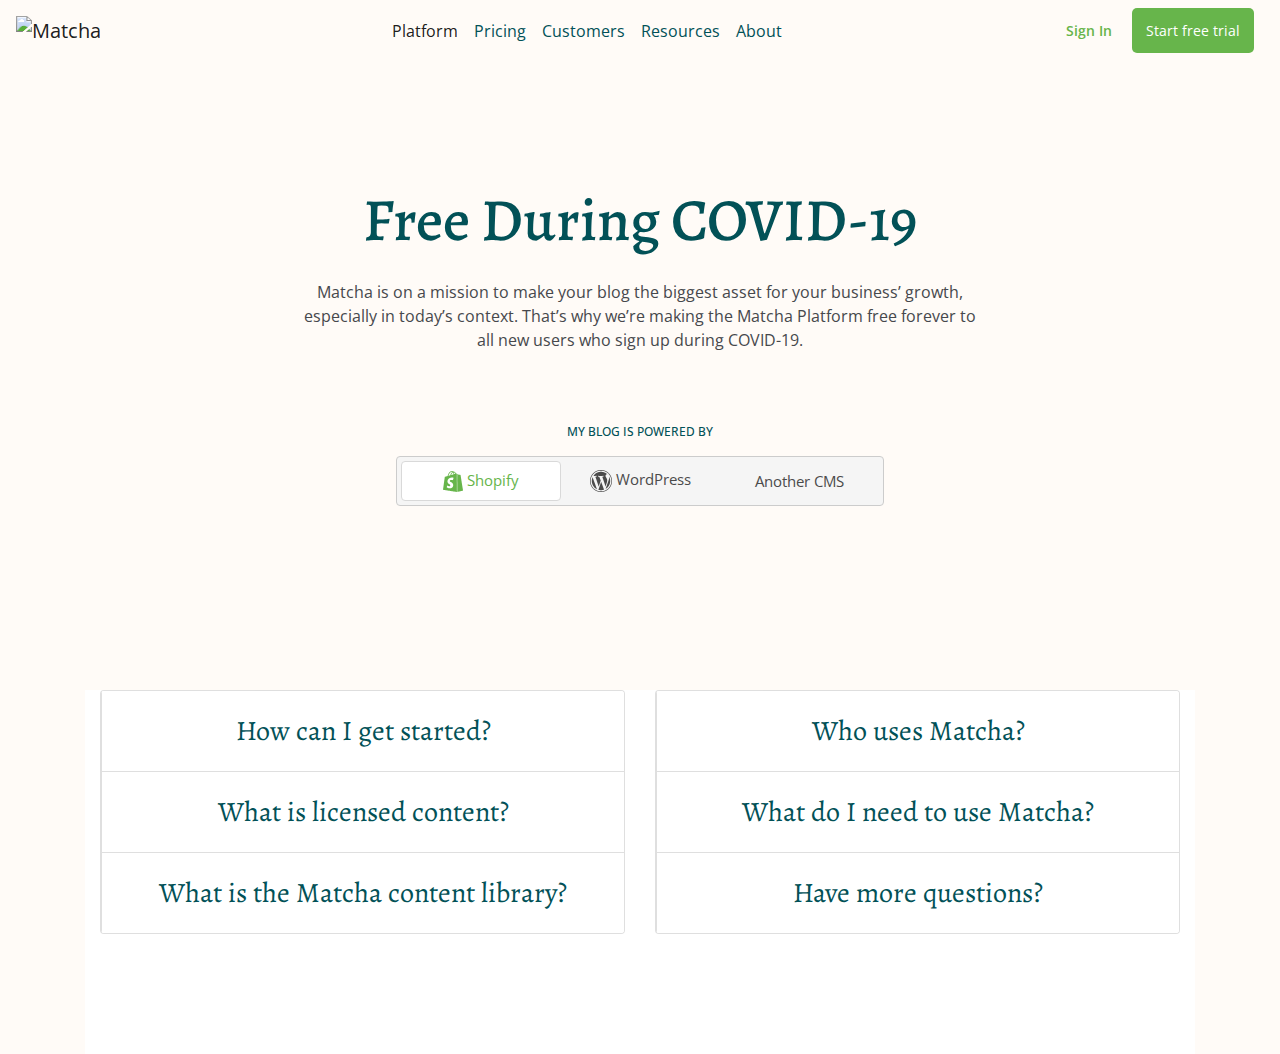
==== pricing.html @ cc15106c "pricing y carrousel" ====
<!DOCTYPE html>
<html lang="en">
<head>
    <meta charset="UTF-8"/>
    <meta
            name="viewport"
            content="width=device-width,initial-scale=1.0,user-scalable=no"
    />
    <title>Matcha - Pricing</title>
    <link
            rel="stylesheet"
            href="https://stackpath.bootstrapcdn.com/bootstrap/4.4.1/css/bootstrap.min.css"
            integrity="sha384-Vkoo8x4CGsO3+Hhxv8T/Q5PaXtkKtu6ug5TOeNV6gBiFeWPGFN9MuhOf23Q9Ifjh"
            crossorigin="anonymous"
    />
    <link rel="stylesheet" type="text/css" href="./pricing.css"/>
</head>
<body>
<nav class="navbar navbar-expand-lg fixed-top navbar-light">
    <a class="navbar-brand" href="#">
        <img
                src="https://getmatcha.com/wp-content/themes/getmatcha/img/footer_logo.svg"
                alt="Matcha"
        />
    </a>
    <button
            class="navbar-toggler"
            type="button"
            data-toggle="collapse"
            data-target="#navbarSupportedContent"
            aria-controls="navbarSupportedContent"
            aria-expanded="false"
            aria-label="Toggle navigation"
    >
        <span class="navbar-toggler-icon"></span>
    </button>

    <div class="collapse navbar-collapse" id="navbarSupportedContent">
        <ul class="navbar-nav mx-auto">
            <li class="nav-item active">
                <a class="nav-link" href="#">Platform</a>
            </li>
            <li class="nav-item">
                <a class="nav-link" href="pricing.html">Pricing</a>
            </li>
            <li class="nav-item">
                <a class="nav-link" href="#">Customers</a>
            </li>
            <li class="nav-item">
                <a class="nav-link" href="#">Resources</a>
            </li>
            <li class="nav-item">
                <a class="nav-link" href="#">About</a>
            </li>
        </ul>
        <form class="form-inline my-2 my-lg-0 actions">
            <a>Sign In</a>
            <button>Start free trial</button>
        </form>
    </div>
</nav>

<main class="container">
    <header class="header">
        <h1>Free During COVID-19</h1>
        <p>
            Matcha is on a mission to make your blog the biggest asset for your
            business’ growth, especially in today’s context. That’s why we’re
            making the Matcha Platform free forever to all new users who sign up
            during COVID-19.
        </p>

        <div class="platforms">
            <h5>MY BLOG IS POWERED BY</h5>
            <div class="btn-group" role="group" aria-label="Platforms">
                <button type="button" class="btn btn-secondary active">
                    <svg width="20" height="21" fill="none" xmlns="http://www.w3.org/2000/svg">
                        <path
                                fill-rule="evenodd"
                                clip-rule="evenodd"
                                d="M8.571.038c0 .02-.073.038-.163.038-.09 0-.163.017-.163.037 0 .021-.055.038-.123.038C8.055.151 8 .168 8 .19c0 .02-.037.038-.082.038-.045 0-.081.017-.081.037 0 .021-.033.038-.073.038-.04 0-.099.034-.131.076-.033.041-.088.075-.123.075s-.09.034-.122.076c-.033.041-.083.075-.112.075-.064 0-.99.851-.99.91 0 .023-.055.09-.123.148-.067.058-.122.13-.122.158 0 .028-.037.076-.082.106-.045.03-.081.085-.081.122 0 .037-.019.067-.041.067-.023 0-.041.03-.041.067 0 .037-.037.092-.082.122-.045.03-.081.085-.081.122 0 .037-.019.067-.041.067-.023 0-.041.034-.041.075 0 .042-.018.076-.04.076-.023 0-.042.034-.042.075 0 .042-.018.076-.04.076-.023 0-.041.034-.041.075 0 .042-.019.076-.041.076-.023 0-.04.034-.04.076 0 .041-.02.075-.042.075-.022 0-.04.051-.04.113 0 .063-.019.114-.041.114-.023 0-.041.034-.041.075 0 .042-.019.076-.041.076-.022 0-.04.05-.04.113 0 .062-.02.113-.042.113-.022 0-.04.051-.04.114 0 .062-.019.113-.041.113-.023 0-.041.051-.041.113 0 .063-.018.114-.04.114-.023 0-.042.05-.042.113 0 .062-.018.113-.04.113-.023 0-.041.068-.041.151 0 .083-.019.151-.041.151-.023 0-.04.085-.04.19 0 .184-.004.188-.123.188-.068 0-.123.017-.123.038 0 .02-.055.038-.122.038-.068 0-.123.017-.123.037 0 .021-.055.038-.122.038-.068 0-.123.017-.123.038 0 .02-.073.038-.163.038-.09 0-.163.017-.163.038 0 .02-.055.037-.123.037-.067 0-.122.017-.122.038 0 .02-.055.038-.123.038-.067 0-.122.017-.122.038 0 .02-.055.037-.122.037-.068 0-.123.017-.123.038 0 .02-.055.038-.122.038-.068 0-.123.017-.123.038 0 .02-.073.037-.163.037-.09 0-.163.017-.163.038 0 .021-.037.038-.082.038-.045 0-.082.017-.082.038 0 .02-.028.038-.063.038-.099 0-.263.175-.263.281 0 .053-.018.096-.04.096-.024 0-.042.114-.042.265 0 .15-.017.264-.04.264-.024 0-.041.126-.041.302s-.017.302-.041.302-.041.126-.041.303c0 .176-.017.302-.04.302-.024 0-.042.113-.042.264 0 .151-.017.264-.04.264-.024 0-.041.126-.041.303 0 .176-.017.302-.041.302s-.04.126-.04.302-.018.302-.042.302c-.023 0-.04.126-.04.302 0 .177-.018.302-.041.302-.024 0-.041.114-.041.265 0 .15-.018.264-.041.264-.024 0-.04.126-.04.302 0 .177-.018.303-.042.303-.023 0-.04.125-.04.302 0 .176-.017.302-.041.302s-.041.113-.041.264c0 .151-.018.265-.04.265-.025 0-.042.126-.042.302s-.017.302-.04.302c-.024 0-.041.126-.041.302s-.017.302-.041.302-.04.126-.04.302c0 .177-.018.302-.042.302-.023 0-.04.114-.04.265 0 .151-.018.264-.041.264-.024 0-.041.126-.041.303 0 .176-.017.302-.041.302s-.04.125-.04.302c0 .176-.018.302-.042.302-.023 0-.04.126-.04.302s-.017.302-.041.302-.041.114-.041.265c0 .15-.018.264-.04.264-.025 0-.042.126-.042.302 0 .177-.017.302-.04.302-.024 0-.041.126-.041.302 0 .177-.017.303-.041.303-.023 0-.041.085-.041.189v.188h.204c.112 0 .204.017.204.038 0 .02.092.038.204.038.112 0 .204.017.204.038 0 .02.11.037.245.037.136 0 .245.017.245.038 0 .021.109.038.245.038s.245.017.245.038c0 .02.109.037.245.037s.245.017.245.038c0 .021.092.038.204.038.112 0 .204.017.204.038 0 .02.109.038.245.038s.245.016.245.037c0 .021.109.038.245.038s.244.017.244.038c0 .02.11.038.245.038.136 0 .245.016.245.037 0 .021.11.038.245.038.136 0 .245.017.245.038 0 .02.092.038.204.038.112 0 .204.017.204.037 0 .021.11.038.245.038.136 0 .245.017.245.038 0 .021.109.038.245.038s.245.017.245.038c0 .02.109.037.245.037s.245.017.245.038c0 .021.108.038.245.038.136 0 .244.017.244.038 0 .02.092.037.204.037.113 0 .205.017.205.038 0 .021.108.038.244.038.137 0 .245.017.245.038 0 .02.11.037.245.037.136 0 .245.017.245.038 0 .021.109.038.245.038s.245.017.245.038c0 .02.092.038.204.038.112 0 .204.017.204.037 0 .021.109.038.245.038s.245.017.245.038c0 .02.109.038.245.038s.245.017.245.037c0 .021.109.038.245.038s.244.017.244.038c0 .021.11.038.245.038.136 0 .245.017.245.037 0 .021.092.038.204.038.113 0 .205.017.205.038 0 .021.108.038.244.038s.245.017.245.038c0 .02.11.037.245.037.136 0 .245.017.245.038 0 .021.109.038.245.038s.245.017.245.038c0 .02.092.037.204.037.112 0 .204.018.204.038 0 .021.073.038.163.038h.164v-9.237c0-7.956-.008-9.245-.059-9.292-.067-.062-.186-.072-.186-.016 0 .02-.055.038-.123.038-.067 0-.122.017-.122.038 0 .02-.055.037-.123.037-.067 0-.122.017-.122.038 0 .02-.037.038-.082.038-.054 0-.081-.025-.081-.076 0-.041-.019-.075-.041-.075-.023 0-.041-.051-.041-.113 0-.063-.018-.114-.04-.114-.023 0-.042-.034-.042-.075 0-.042-.018-.076-.04-.076-.023 0-.041-.034-.041-.075 0-.042-.019-.076-.041-.076-.023 0-.04-.034-.04-.076 0-.041-.02-.075-.042-.075-.022 0-.04-.03-.04-.067 0-.037-.037-.092-.082-.122-.045-.03-.082-.076-.082-.103 0-.069-.597-.615-.673-.615-.034 0-.061-.017-.061-.037 0-.021-.037-.038-.082-.038-.045 0-.082-.017-.082-.038 0-.02-.037-.038-.081-.038-.045 0-.082-.017-.082-.037 0-.021-.073-.038-.163-.038-.09 0-.164-.017-.164-.038 0-.021-.117-.038-.269-.038-.247 0-.279-.01-.384-.113-.063-.062-.14-.113-.17-.113-.031 0-.083-.034-.115-.076C10.049.261 9.99.227 9.95.227c-.04 0-.072-.017-.072-.038 0-.02-.037-.038-.082-.038-.045 0-.082-.017-.082-.038 0-.02-.055-.037-.122-.037-.068 0-.123-.017-.123-.038C9.47.015 9.293 0 9.02 0c-.272 0-.449.015-.449.038zm.572.68c0 .02.065.037.146.037.08 0 .173.026.207.057.054.05.054.063 0 .113a.213.213 0 01-.117.057c-.03 0-.081.034-.114.076-.032.041-.082.075-.112.075-.064 0-.5.397-.5.456 0 .024-.055.09-.122.148-.068.059-.123.13-.123.158 0 .029-.037.077-.081.107-.045.03-.082.08-.082.113 0 .032-.037.083-.082.113-.045.03-.081.085-.081.122 0 .037-.019.067-.041.067-.023 0-.041.034-.041.076 0 .041-.018.075-.04.075-.023 0-.042.034-.042.076 0 .041-.018.075-.04.075-.023 0-.041.034-.041.076 0 .042-.019.075-.041.075-.023 0-.04.034-.04.076 0 .042-.02.076-.042.076-.022 0-.04.05-.04.113 0 .062-.019.113-.041.113-.023 0-.041.051-.041.114 0 .062-.019.113-.041.113-.022 0-.04.05-.04.113 0 .062-.02.113-.042.113-.022 0-.04.068-.04.152 0 .083-.019.15-.041.15-.023 0-.041.044-.041.098 0 .124-.088.205-.222.205-.057 0-.105.017-.105.038 0 .02-.055.037-.122.037s-.122.017-.122.038c0 .02-.056.038-.123.038s-.122.017-.122.038c0 .02-.055.037-.123.037-.067 0-.122.017-.122.038 0 .02-.055.038-.123.038-.067 0-.122.017-.122.038 0 .02-.074.037-.163.037-.09 0-.164.017-.164.038 0 .021-.055.038-.122.038-.109 0-.123-.013-.123-.113 0-.063.019-.114.041-.114.023 0 .041-.05.041-.113 0-.062.018-.113.04-.113.023 0 .042-.051.042-.114 0-.062.018-.113.04-.113.023 0 .041-.05.041-.113 0-.062.019-.113.041-.113.023 0 .04-.034.04-.076 0-.042.02-.076.042-.076.022 0 .04-.05.04-.113 0-.062.019-.113.041-.113.023 0 .041-.034.041-.076 0-.041.019-.075.041-.075.022 0 .04-.034.04-.076 0-.041.02-.075.042-.075.022 0 .04-.034.04-.076 0-.041.019-.075.041-.075.023 0 .041-.034.041-.076 0-.042.018-.076.04-.076.023 0 .042-.03.042-.067 0-.037.036-.091.081-.121.045-.03.082-.085.082-.122 0-.037.018-.067.04-.067.023 0 .042-.027.042-.06 0-.034.055-.109.122-.167.067-.058.123-.126.123-.15 0-.026.055-.094.122-.152.067-.058.122-.125.122-.148 0-.059.6-.607.664-.607.03 0 .08-.034.112-.076.032-.041.087-.075.122-.075s.09-.034.123-.076c.032-.042.091-.076.131-.076.04 0 .073-.017.073-.037 0-.021.055-.038.122-.038.068 0 .123-.017.123-.038 0-.02.092-.038.204-.038.112 0 .204-.017.204-.037 0-.021.055-.038.122-.038.068 0 .123.017.123.038zm1.959.68c0 .02.037.037.082.037.045 0 .081.017.081.038 0 .02.028.038.063.038.076 0 .427.318.427.387 0 .027.037.074.082.104.045.03.081.084.081.121 0 .037.019.068.041.068.023 0 .041.034.041.075 0 .042.018.076.04.076.023 0 .042.034.042.075 0 .042.018.076.04.076.023 0 .041.034.041.075 0 .042.019.076.041.076.022 0 .04.05.04.113 0 .088-.017.113-.08.113-.046 0-.082.018-.082.038 0 .021-.056.038-.123.038s-.122.017-.122.038c0 .02-.074.038-.163.038-.09 0-.164.017-.164.037 0 .021-.073.038-.163.038h-.163v-.415c0-.252-.016-.416-.041-.416-.023 0-.041-.1-.041-.226s-.018-.227-.04-.227c-.023 0-.042-.051-.042-.113 0-.063-.018-.114-.04-.114-.023 0-.041-.05-.041-.113 0-.088.018-.113.081-.113.045 0 .082.017.082.037zm-.956.091c.032.03.058.098.058.151 0 .054.018.097.04.097.023 0 .042.068.042.151 0 .084.018.152.04.152.023 0 .041.1.041.226s.018.227.041.227c.025 0 .041.176.041.453v.453h-.123c-.067 0-.122.017-.122.038 0 .02-.055.038-.122.038-.068 0-.123.017-.123.038 0 .02-.055.037-.122.037-.068 0-.123.017-.123.038 0 .02-.055.038-.122.038-.068 0-.123.017-.123.038 0 .02-.073.037-.163.037-.09 0-.163.017-.163.038 0 .021-.055.038-.123.038-.067 0-.122.017-.122.038 0 .02-.055.038-.122.038-.068 0-.123.017-.123.037 0 .021-.055.038-.122.038-.068 0-.123.017-.123.038 0 .02-.055.038-.122.038-.068 0-.123-.017-.123-.038 0-.021.019-.038.041-.038.023 0 .04-.068.04-.151 0-.083.02-.151.042-.151.022 0 .04-.034.04-.076 0-.041.019-.075.041-.075.023 0 .041-.051.041-.113 0-.063.019-.114.041-.114.022 0 .04-.034.04-.075 0-.042.02-.076.042-.076.022 0 .04-.034.04-.075 0-.042.019-.076.041-.076.023 0 .041-.034.041-.076 0-.041.018-.075.04-.075.023 0 .042-.034.042-.076 0-.041.018-.075.04-.075.023 0 .041-.03.041-.067 0-.037.037-.092.082-.122.045-.03.082-.077.082-.106 0-.028.073-.116.163-.196.09-.08.163-.165.163-.189 0-.056.103-.151.164-.151.025 0 .117-.068.203-.151.087-.083.186-.151.222-.151.035 0 .064-.017.064-.038 0-.056.12-.046.187.016zm4.14 10.295v9.14h.122c.068 0 .123-.017.123-.037 0-.021.073-.038.163-.038.09 0 .163-.017.163-.038 0-.02.074-.038.163-.038.09 0 .164-.017.164-.037 0-.021.091-.038.204-.038.112 0 .204-.017.204-.038 0-.02.073-.038.163-.038.09 0 .163-.017.163-.038 0-.02.074-.037.164-.037.09 0 .163-.017.163-.038 0-.02.073-.038.163-.038.09 0 .163-.017.163-.038 0-.02.074-.037.164-.037.09 0 .163-.017.163-.038 0-.02.073-.038.163-.038.09 0 .163-.017.163-.038 0-.02.074-.037.164-.037.09 0 .163-.017.163-.038 0-.02.074-.038.163-.038.09 0 .164-.017.164-.038 0-.02.073-.038.163-.038.09 0 .163-.017.163-.037 0-.021.074-.038.163-.038.09 0 .164-.017.164-.038 0-.02.073-.038.163-.038.09 0 .163-.017.163-.037 0-.021.074-.038.163-.038.09 0 .164-.017.164-.038 0-.02.073-.038.163-.038.09 0 .163-.017.163-.037 0-.021.074-.038.163-.038.09 0 .164-.017.164-.038 0-.02.037-.038.081-.038.075 0 .082-.025.082-.302 0-.176-.017-.302-.04-.302-.024 0-.042-.1-.042-.227 0-.126-.018-.226-.04-.226-.024 0-.041-.114-.041-.265 0-.15-.018-.264-.041-.264-.023 0-.04-.113-.04-.264 0-.151-.018-.265-.042-.265-.023 0-.04-.113-.04-.264 0-.151-.018-.265-.041-.265-.023 0-.041-.1-.041-.226s-.018-.227-.041-.227c-.023 0-.04-.113-.04-.264 0-.151-.018-.265-.042-.265-.023 0-.04-.113-.04-.264 0-.151-.018-.264-.041-.264-.024 0-.041-.114-.041-.265 0-.15-.018-.264-.04-.264-.024 0-.042-.1-.042-.227 0-.126-.018-.226-.04-.226-.024 0-.041-.114-.041-.265 0-.15-.018-.264-.041-.264-.023 0-.041-.114-.041-.265 0-.15-.018-.264-.04-.264-.024 0-.042-.113-.042-.264 0-.151-.017-.265-.04-.265s-.041-.1-.041-.226-.018-.227-.041-.227c-.023 0-.04-.113-.04-.264 0-.151-.018-.265-.042-.265-.023 0-.04-.113-.04-.264 0-.151-.018-.264-.041-.264-.024 0-.041-.114-.041-.265 0-.151-.018-.264-.04-.264-.024 0-.042-.114-.042-.265 0-.15-.017-.264-.04-.264s-.041-.1-.041-.227c0-.126-.018-.226-.041-.226-.023 0-.041-.114-.041-.265 0-.15-.018-.264-.04-.264-.024 0-.042-.113-.042-.264 0-.152-.017-.265-.04-.265-.024 0-.041-.113-.041-.264 0-.151-.018-.265-.041-.265-.023 0-.04-.1-.04-.226s-.019-.227-.042-.227c-.023 0-.04-.113-.04-.264 0-.151-.018-.265-.041-.265-.024 0-.041-.113-.041-.264 0-.151-.018-.264-.041-.264-.023 0-.04-.114-.04-.265 0-.15-.018-.264-.042-.264-.022 0-.04-.1-.04-.227 0-.126-.019-.226-.041-.226-.024 0-.041-.114-.041-.265 0-.15-.018-.264-.04-.264-.024 0-.042-.114-.042-.265 0-.15-.017-.264-.04-.264-.024 0-.041-.113-.041-.264 0-.151-.018-.265-.041-.265-.023 0-.041-.068-.041-.15 0-.127-.014-.152-.082-.152-.045 0-.081-.017-.081-.038 0-.024-.32-.037-.879-.037h-.878l-.651-.605c-.359-.332-.661-.604-.673-.604-.012 0-.021 4.113-.021 9.14zM9.959 6.61c0 .02.074.037.163.037.09 0 .164.017.164.038 0 .021.047.038.105.038.119 0 .274.116.19.142-.029.009-.05.08-.05.163 0 .082-.019.148-.041.148-.023 0-.041.068-.041.151 0 .083-.018.151-.04.151-.023 0-.042.051-.042.114 0 .062-.018.113-.04.113-.023 0-.041.068-.041.151 0 .083-.019.151-.041.151-.023 0-.04.068-.04.151 0 .083-.02.151-.042.151-.022 0-.04.068-.04.151 0 .084-.019.152-.041.152-.023 0-.041.05-.041.113 0 .062-.019.113-.041.113-.022 0-.04.068-.04.151v.151h-.164c-.09 0-.163-.017-.163-.037 0-.021-.055-.038-.123-.038-.067 0-.122-.017-.122-.038 0-.02-.074-.038-.164-.038-.09 0-.163-.017-.163-.038 0-.023-.231-.037-.612-.037s-.612.014-.612.037c0 .021-.055.038-.123.038-.067 0-.122.017-.122.038 0 .02-.051.038-.114.038a.23.23 0 00-.172.075c-.032.042-.084.076-.114.076-.075 0-.172.094-.172.167 0 .033-.018.06-.04.06-.023 0-.041.033-.041.075 0 .042-.019.076-.041.076-.024 0-.04.135-.04.331 0 .288.01.339.08.386.046.03.082.077.082.105 0 .061.183.235.247.235.026 0 .099.051.162.113.062.063.14.114.17.114.031 0 .083.034.115.075.033.042.088.076.123.076s.09.034.122.075c.033.042.092.076.132.076.04 0 .072.017.072.038 0 .02.03.037.066.037.035 0 .116.051.18.114.062.062.136.113.162.113.027 0 .1.051.164.113.063.063.135.114.16.114.063 0 .656.554.656.614 0 .027.037.073.082.103.045.03.081.085.081.122 0 .037.019.067.041.067.023 0 .04.034.04.076 0 .041.02.075.042.075.022 0 .04.034.04.076 0 .041.019.075.041.075.023 0 .041.034.041.076 0 .041.019.075.041.075.022 0 .04.068.04.151 0 .084.02.152.042.152.023 0 .04.113.04.264 0 .151.018.264.041.264.024 0 .041.114.041.265 0 .15-.017.264-.04.264-.024 0-.042.126-.042.302s-.017.302-.04.302-.041.068-.041.152c0 .083-.019.15-.041.15-.022 0-.04.034-.04.076 0 .042-.02.076-.042.076-.022 0-.04.05-.04.113 0 .062-.019.113-.041.113-.023 0-.041.034-.041.076 0 .041-.018.075-.04.075-.023 0-.042.03-.042.068 0 .037-.036.091-.081.121-.045.03-.082.077-.082.104 0 .063-.595.614-.664.614-.029 0-.08.034-.111.075-.033.042-.088.076-.123.076s-.09.034-.122.075a.23.23 0 01-.173.076c-.062 0-.113.017-.113.038 0 .02-.037.038-.082.038-.045 0-.081.017-.081.037 0 .021-.055.038-.123.038-.067 0-.122.017-.122.038 0 .021-.123.038-.286.038-.163 0-.286.016-.286.037 0 .023-.177.038-.449.038s-.449-.015-.449-.038c0-.021-.122-.037-.285-.037-.164 0-.286-.017-.286-.038 0-.021-.074-.038-.163-.038-.09 0-.164-.017-.164-.038 0-.02-.055-.037-.122-.037s-.123-.017-.123-.038c0-.021-.036-.038-.081-.038-.045 0-.082-.017-.082-.038 0-.02-.055-.038-.122-.038-.068 0-.123-.017-.123-.037 0-.021-.032-.038-.072-.038-.04 0-.1-.034-.132-.076-.032-.041-.091-.075-.131-.075-.04 0-.073-.017-.073-.038 0-.02-.033-.038-.072-.038-.04 0-.1-.034-.132-.075-.032-.042-.083-.076-.112-.076-.096 0-.337-.256-.337-.357 0-.053.018-.096.04-.096.023 0 .042-.068.042-.151 0-.083.018-.151.04-.151.023 0 .041-.085.041-.19 0-.103.019-.188.041-.188.023 0 .041-.068.041-.151 0-.083.018-.151.04-.151.023 0 .042-.068.042-.151 0-.083.018-.151.04-.151.023 0 .041-.068.041-.151 0-.126.014-.151.082-.151.045 0 .082.017.082.037 0 .021.032.038.072.038.04 0 .1.034.132.076.032.041.091.075.131.075.04 0 .073.017.073.038 0 .02.036.038.081.038.045 0 .082.017.082.038 0 .02.037.037.082.037.044 0 .081.017.081.038 0 .02.037.038.082.038.045 0 .081.017.081.038 0 .02.056.037.123.037s.122.017.122.038c0 .02.055.038.123.038.067 0 .122.017.122.038 0 .02.074.037.164.037.09 0 .163.018.163.038 0 .022.122.038.286.038.163 0 .285-.016.285-.038 0-.02.047-.037.103-.037.116 0 .469-.299.469-.396 0-.032.018-.058.04-.058.025 0 .041-.138.041-.34 0-.201-.016-.34-.04-.34-.023 0-.041-.034-.041-.075 0-.042-.019-.076-.041-.076-.023 0-.041-.025-.041-.057 0-.07-.671-.698-.745-.698-.03 0-.08-.034-.112-.076-.032-.041-.084-.075-.115-.075s-.108-.051-.17-.114c-.064-.062-.136-.113-.16-.113-.064 0-.82-.706-.82-.765 0-.027-.037-.074-.082-.103-.045-.03-.082-.085-.082-.122 0-.037-.018-.067-.04-.067-.023 0-.041-.051-.041-.114 0-.062-.019-.113-.041-.113-.023 0-.04-.051-.04-.113 0-.063-.02-.114-.042-.114-.022 0-.04-.085-.04-.189 0-.103-.019-.188-.041-.188-.025 0-.041-.177-.041-.454 0-.276.016-.453.04-.453.023 0 .041-.1.041-.226s.019-.227.041-.227c.023 0 .041-.068.041-.151 0-.083.018-.151.04-.151.023 0 .042-.034.042-.076 0-.041.018-.075.04-.075.023 0 .041-.051.041-.114 0-.062.019-.113.041-.113.023 0 .041-.034.041-.075 0-.042.018-.076.04-.076.023 0 .042-.03.042-.067 0-.037.036-.092.081-.122.045-.03.082-.08.082-.113 0-.032.037-.083.081-.113.045-.03.082-.077.082-.104 0-.063.759-.765.827-.765.03 0 .08-.034.112-.076.032-.041.091-.075.131-.075.04 0 .073-.017.073-.038 0-.02.037-.038.082-.038.045 0 .081-.017.081-.038 0-.02.037-.037.082-.037.045 0 .082-.017.082-.038 0-.02.036-.038.081-.038.045 0 .082-.017.082-.038 0-.02.037-.037.081-.037.045 0 .082-.017.082-.038 0-.02.055-.038.122-.038.068 0 .123-.017.123-.038 0-.02.055-.037.122-.037.068 0 .123-.017.123-.038 0-.021.073-.038.163-.038.09 0 .163-.017.163-.038 0-.02.11-.038.245-.038.136 0 .245-.016.245-.037 0-.024.286-.038.776-.038.49 0 .775.014.775.038z"
                                fill="currentColor"
                        />
                    </svg>
                    Shopify
                </button>
                <button type="button" class="btn btn-secondary">
                    <svg width="22" height="22" fill="none" xmlns="http://www.w3.org/2000/svg">
                        <path
                                fill-rule="evenodd"
                                clip-rule="evenodd"
                                d="M9.828.033c0 .019-.108.032-.26.032-.152 0-.26.014-.26.033 0 .018-.074.032-.163.032-.09 0-.163.015-.163.033 0 .018-.073.032-.162.032-.09 0-.163.015-.163.033 0 .018-.073.032-.163.032-.09 0-.163.015-.163.033 0 .018-.058.032-.13.032-.071 0-.13.015-.13.033 0 .018-.044.033-.098.033-.053 0-.097.014-.097.032 0 .018-.044.033-.098.033-.054 0-.098.014-.098.032 0 .018-.043.033-.097.033-.054 0-.098.014-.098.032 0 .018-.044.033-.097.033-.054 0-.098.014-.098.032 0 .018-.044.033-.098.033-.053 0-.097.015-.097.032 0 .018-.044.033-.098.033-.054 0-.098.015-.098.033 0 .017-.029.032-.065.032-.035 0-.065.015-.065.033 0 .018-.03.032-.065.032-.036 0-.065.015-.065.033 0 .018-.044.032-.098.032-.053 0-.097.015-.097.033 0 .018-.03.032-.065.032-.036 0-.065.015-.065.033 0 .018-.03.032-.065.032-.036 0-.066.015-.066.033 0 .018-.029.033-.065.033-.035 0-.065.014-.065.032 0 .018-.029.033-.065.033-.036 0-.065.014-.065.032 0 .018-.03.033-.065.033-.036 0-.065.014-.065.032 0 .018-.026.033-.058.033s-.079.03-.105.065c-.026.036-.073.065-.105.065-.031 0-.058.015-.058.032 0 .018-.029.033-.065.033-.035 0-.065.015-.065.033 0 .017-.026.032-.058.032-.031 0-.079.03-.104.065-.026.036-.07.065-.098.065-.028 0-.072.03-.098.065-.026.036-.07.065-.097.065-.028 0-.072.03-.098.066-.026.035-.067.065-.092.065-.024 0-.086.044-.136.097-.05.054-.109.098-.13.098-.021 0-.08.044-.13.098-.05.053-.108.097-.13.097-.02 0-.108.073-.196.163-.087.09-.174.163-.193.163-.046 0-1.108 1.062-1.108 1.108 0 .02-.074.106-.163.193-.09.088-.163.176-.163.197 0 .02-.044.079-.097.129-.054.05-.098.109-.098.13 0 .021-.044.08-.098.13-.053.05-.097.112-.097.136 0 .025-.03.066-.065.092-.036.026-.066.07-.066.098 0 .028-.029.071-.065.097-.035.026-.065.07-.065.098 0 .028-.029.072-.065.098-.036.025-.065.073-.065.104 0 .032-.015.058-.032.058-.018 0-.033.03-.033.065 0 .036-.015.065-.033.065-.017 0-.032.027-.032.058 0 .032-.03.08-.065.105-.036.026-.065.073-.065.105s-.015.058-.033.058c-.018 0-.032.03-.032.065 0 .036-.015.065-.033.065-.018 0-.032.03-.032.065 0 .036-.015.065-.033.065-.018 0-.032.03-.032.065 0 .036-.015.065-.033.065-.018 0-.033.03-.033.066 0 .035-.014.065-.032.065-.018 0-.033.029-.033.065 0 .036-.014.065-.032.065-.018 0-.033.03-.033.065 0 .036-.014.065-.032.065-.018 0-.033.044-.033.098 0 .053-.014.097-.032.097-.018 0-.033.03-.033.065 0 .036-.015.065-.032.065-.018 0-.033.044-.033.098 0 .054-.015.098-.033.098-.017 0-.032.044-.032.097 0 .054-.015.098-.033.098-.018 0-.032.03-.032.065 0 .036-.015.065-.033.065-.018 0-.032.044-.032.098 0 .053-.015.097-.033.097-.018 0-.032.059-.032.13 0 .072-.015.13-.033.13-.018 0-.032.045-.032.098 0 .054-.015.098-.033.098-.018 0-.033.059-.033.13 0 .072-.014.13-.032.13-.018 0-.033.059-.033.13 0 .072-.014.13-.032.13-.018 0-.033.074-.033.163 0 .09-.014.163-.032.163-.018 0-.033.087-.033.195 0 .109-.014.196-.032.196-.02 0-.033.108-.033.26 0 .152-.013.26-.032.26C.01 9.828 0 10.241 0 11c0 .76.011 1.172.033 1.172.019 0 .032.108.032.26 0 .152.014.26.033.26.018 0 .032.087.032.196 0 .108.015.195.033.195.018 0 .032.073.032.163 0 .09.015.162.033.162.018 0 .032.059.032.13 0 .072.015.13.033.13.018 0 .032.06.032.13 0 .072.015.131.033.131.018 0 .033.044.033.098 0 .053.014.097.032.097.018 0 .033.059.033.13 0 .072.014.13.032.13.018 0 .033.03.033.066 0 .036.014.065.032.065.018 0 .033.044.033.097 0 .054.014.098.032.098.018 0 .033.044.033.098 0 .053.015.097.032.097.018 0 .033.044.033.098 0 .054.015.098.033.098.017 0 .032.029.032.065 0 .035.015.065.033.065.018 0 .032.03.032.065 0 .036.015.065.033.065.018 0 .032.044.032.098 0 .053.015.097.033.097.018 0 .032.03.032.065 0 .036.015.065.033.065.018 0 .032.03.032.066 0 .035.015.065.033.065.018 0 .033.029.033.065 0 .036.014.065.032.065.018 0 .033.029.033.065 0 .036.014.065.032.065.018 0 .033.03.033.065 0 .036.014.065.032.065.018 0 .033.026.033.058s.03.079.065.105c.036.026.065.073.065.105 0 .031.015.057.032.057.018 0 .033.03.033.066 0 .035.015.065.033.065.017 0 .032.026.032.058s.03.079.065.104c.036.026.065.07.065.098 0 .028.03.072.065.098.036.026.065.07.065.097 0 .028.03.072.066.098.035.026.065.067.065.092 0 .024.044.086.097.136.054.05.098.108.098.13 0 .021.044.08.098.13.053.05.097.108.097.13 0 .02.073.108.163.196.09.087.163.174.163.193 0 .046 1.062 1.108 1.108 1.108.02 0 .106.074.193.163.088.09.176.163.197.163.02 0 .079.044.129.097.05.054.109.098.13.098.021 0 .08.044.13.098.05.053.112.097.136.097.025 0 .066.03.092.065.026.036.07.066.098.066.028 0 .071.029.097.065.026.035.07.065.098.065.028 0 .072.029.098.065.025.036.073.065.104.065.032 0 .058.015.058.032 0 .018.03.033.065.033.036 0 .065.015.065.032 0 .018.027.033.058.033.032 0 .08.03.105.065.026.036.073.065.105.065s.058.015.058.033c0 .018.03.032.065.032.036 0 .065.015.065.033 0 .018.03.032.065.032.036 0 .065.015.065.033 0 .018.03.032.065.032.036 0 .065.015.065.033 0 .018.03.033.066.033.035 0 .065.014.065.032 0 .018.029.033.065.033.036 0 .065.014.065.032 0 .018.044.033.097.033.054 0 .098.014.098.032 0 .018.03.033.065.033.036 0 .065.015.065.032 0 .018.044.033.098.033.054 0 .098.015.098.032 0 .018.029.033.065.033.035 0 .065.015.065.033 0 .017.044.032.097.032.054 0 .098.015.098.033 0 .018.044.032.098.032.053 0 .097.015.097.033 0 .018.044.032.098.032.054 0 .097.015.097.033 0 .018.044.032.098.032.054 0 .098.015.098.033 0 .018.058.032.13.032.072 0 .13.015.13.033 0 .018.044.033.098.033.053 0 .097.014.097.032 0 .018.074.033.163.033.09 0 .163.014.163.032 0 .018.073.033.163.033.089 0 .162.014.162.032 0 .018.073.033.163.033.09 0 .163.014.163.032 0 .02.108.033.26.033.152 0 .26.014.26.033 0 .02.413.032 1.172.032.76 0 1.172-.012 1.172-.032s.097-.033.227-.033.228-.014.228-.033c0-.018.087-.032.195-.032.109 0 .196-.015.196-.033 0-.018.073-.032.162-.032.09 0 .163-.015.163-.033 0-.018.059-.032.13-.032.072 0 .13-.015.13-.033 0-.018.06-.032.13-.032.072 0 .13-.015.13-.033 0-.018.06-.032.131-.032.072 0 .13-.015.13-.033 0-.018.044-.033.098-.033.054 0 .098-.014.098-.032 0-.018.043-.033.097-.033.054 0 .098-.014.098-.032 0-.018.044-.033.097-.033.054 0 .098-.014.098-.032 0-.018.044-.033.098-.033.053 0 .097-.015.097-.032 0-.018.03-.033.065-.033.036 0 .066-.015.066-.032 0-.018.043-.033.097-.033.054 0 .098-.015.098-.033 0-.017.03-.032.065-.032.036 0 .065-.015.065-.033 0-.018.03-.032.065-.032.036 0 .065-.015.065-.033 0-.018.044-.032.098-.032.053 0 .097-.015.097-.033 0-.018.03-.032.066-.032.035 0 .065-.015.065-.033 0-.018.029-.032.065-.032.036 0 .065-.015.065-.033 0-.018.029-.033.065-.033.036 0 .065-.014.065-.032 0-.018.026-.033.058-.033s.079-.029.105-.065c.026-.036.073-.065.105-.065.031 0 .057-.014.057-.032 0-.018.03-.033.066-.033.035 0 .064-.015.064-.033 0-.017.027-.032.058-.032.032 0 .08-.03.105-.065.026-.036.073-.065.105-.065s.058-.015.058-.033c0-.018.026-.032.058-.032s.079-.03.105-.065c.026-.036.067-.066.091-.066.025 0 .086-.043.137-.097.05-.054.11-.098.136-.098.024 0 .066-.029.091-.065.026-.036.067-.065.091-.065.025 0 .1-.058.17-.13.069-.072.142-.13.162-.13.02 0 .108-.073.196-.163.087-.09.174-.163.193-.163.046 0 .978-.932.978-.978 0-.02.074-.106.163-.193.09-.087.163-.176.163-.196 0-.02.058-.094.13-.162.072-.07.13-.145.13-.17 0-.024.03-.065.065-.09.036-.026.065-.068.065-.092 0-.025.044-.086.098-.137.054-.05.098-.114.098-.143 0-.028.014-.052.032-.052.018 0 .033-.026.033-.058s.029-.079.065-.105c.035-.025.065-.07.065-.097 0-.028.03-.072.065-.098.036-.026.065-.073.065-.105 0-.031.015-.058.032-.058.018 0 .033-.029.033-.064 0-.036.015-.066.033-.066.018 0 .032-.026.032-.058 0-.031.03-.079.065-.104.036-.026.065-.073.065-.105s.015-.058.033-.058c.018 0 .032-.03.032-.065 0-.036.015-.065.033-.065.018 0 .032-.03.032-.065 0-.036.015-.065.033-.065.018 0 .033-.03.033-.066 0-.035.014-.065.032-.065.018 0 .033-.043.033-.097 0-.054.014-.098.032-.098.018 0 .033-.03.033-.065 0-.036.014-.065.032-.065.018 0 .033-.03.033-.065 0-.036.015-.065.032-.065.018 0 .033-.044.033-.098 0-.054.015-.097.032-.097.018 0 .033-.03.033-.066 0-.035.015-.065.033-.065.017 0 .032-.044.032-.097 0-.054.015-.098.033-.098.018 0 .032-.044.032-.098 0-.053.015-.097.033-.097.018 0 .032-.044.032-.098 0-.053.015-.098.033-.098.018 0 .032-.043.032-.097 0-.054.015-.098.033-.098.018 0 .032-.058.032-.13 0-.072.015-.13.033-.13.018 0 .033-.059.033-.13 0-.072.014-.13.032-.13.018 0 .033-.059.033-.13 0-.072.014-.13.032-.13.018 0 .033-.074.033-.163 0-.09.014-.163.032-.163.018 0 .033-.087.033-.196 0-.108.014-.195.032-.195.02 0 .033-.108.033-.26 0-.152.014-.26.033-.26.02 0 .032-.391.032-1.107s-.012-1.107-.032-1.107-.033-.108-.033-.26c0-.152-.014-.26-.033-.26-.018 0-.032-.087-.032-.195 0-.109-.015-.196-.033-.196-.018 0-.032-.073-.032-.162 0-.09-.015-.163-.033-.163-.018 0-.032-.059-.032-.13 0-.072-.015-.13-.033-.13-.018 0-.032-.06-.032-.13 0-.072-.015-.13-.033-.13-.018 0-.032-.06-.032-.131 0-.072-.015-.13-.033-.13-.018 0-.033-.044-.033-.098 0-.054-.014-.098-.032-.098-.018 0-.033-.043-.033-.097 0-.054-.014-.098-.032-.098-.018 0-.033-.044-.033-.097 0-.054-.014-.098-.032-.098-.018 0-.033-.044-.033-.098 0-.053-.015-.097-.032-.097-.018 0-.033-.03-.033-.065 0-.036-.015-.066-.032-.066-.018 0-.033-.043-.033-.097 0-.054-.015-.098-.033-.098-.017 0-.032-.03-.032-.065 0-.036-.015-.065-.033-.065-.018 0-.032-.03-.032-.065 0-.036-.015-.065-.033-.065-.018 0-.032-.044-.032-.098 0-.053-.015-.097-.033-.097-.018 0-.032-.03-.032-.065 0-.036-.015-.066-.033-.066-.018 0-.032-.029-.032-.065 0-.035-.015-.065-.033-.065-.018 0-.033-.029-.033-.065 0-.036-.014-.065-.032-.065-.018 0-.033-.026-.033-.058s-.029-.079-.065-.105c-.036-.025-.065-.073-.065-.104 0-.032-.014-.058-.032-.058-.018 0-.033-.03-.033-.065 0-.036-.015-.066-.033-.066-.017 0-.032-.026-.032-.057 0-.032-.03-.08-.065-.105-.036-.026-.065-.073-.065-.105s-.015-.058-.033-.058c-.018 0-.032-.026-.032-.058s-.03-.079-.065-.105c-.036-.026-.066-.067-.066-.091 0-.025-.043-.086-.097-.137-.054-.05-.098-.11-.098-.136 0-.024-.029-.066-.065-.091-.036-.026-.065-.067-.065-.091 0-.025-.058-.1-.13-.17-.072-.068-.13-.142-.13-.162 0-.02-.073-.108-.163-.196-.09-.087-.163-.174-.163-.193 0-.046-.932-.978-.978-.978-.02 0-.106-.074-.193-.163-.087-.09-.176-.163-.196-.163-.02 0-.094-.058-.162-.13-.07-.071-.145-.13-.17-.13-.024 0-.065-.03-.09-.065-.026-.036-.068-.065-.092-.065-.025 0-.086-.044-.137-.098-.05-.054-.11-.098-.136-.098-.024 0-.065-.029-.091-.065-.026-.035-.073-.065-.105-.065s-.058-.014-.058-.032c0-.018-.026-.033-.058-.033s-.079-.03-.105-.065c-.026-.036-.073-.065-.105-.065-.031 0-.058-.015-.058-.033 0-.017-.026-.032-.057-.032-.032 0-.08-.03-.105-.065-.026-.036-.073-.065-.105-.065s-.058-.015-.058-.033c0-.018-.03-.032-.065-.032-.036 0-.065-.015-.065-.033 0-.018-.03-.032-.065-.032-.036 0-.065-.015-.065-.033 0-.018-.03-.032-.065-.032-.036 0-.065-.015-.065-.033 0-.018-.03-.033-.066-.033-.035 0-.065-.014-.065-.032 0-.018-.043-.033-.097-.033-.054 0-.098-.014-.098-.032 0-.018-.03-.033-.065-.033-.036 0-.065-.014-.065-.032 0-.018-.03-.033-.065-.033-.036 0-.065-.014-.065-.032 0-.018-.044-.033-.098-.033-.054 0-.097-.015-.097-.032 0-.018-.03-.033-.066-.033-.035 0-.065-.015-.065-.033 0-.017-.044-.032-.097-.032-.054 0-.098-.015-.098-.033 0-.018-.044-.032-.098-.032-.053 0-.097-.015-.097-.033 0-.018-.044-.032-.098-.032-.053 0-.098-.015-.098-.033 0-.018-.043-.032-.097-.032-.054 0-.098-.015-.098-.033 0-.018-.058-.032-.13-.032-.072 0-.13-.015-.13-.033 0-.018-.044-.033-.098-.033-.053 0-.097-.014-.097-.032 0-.018-.074-.033-.163-.033-.09 0-.163-.014-.163-.032 0-.018-.073-.033-.162-.033-.09 0-.163-.014-.163-.032 0-.018-.074-.033-.163-.033-.09 0-.163-.014-.163-.032 0-.02-.108-.033-.26-.033-.152 0-.26-.013-.26-.032C12.172.01 11.759 0 11 0c-.76 0-1.172.011-1.172.033zm2.279.65c0 .02.108.033.26.033.152 0 .26.014.26.033 0 .017.073.032.163.032.09 0 .163.015.163.033 0 .018.073.032.162.032.09 0 .163.015.163.033 0 .018.059.032.13.032.072 0 .13.015.13.033 0 .018.059.032.13.032.072 0 .13.015.13.033 0 .018.045.032.098.032.054 0 .098.015.098.033 0 .018.059.033.13.033.072 0 .13.014.13.032 0 .018.03.033.066.033.035 0 .065.014.065.032 0 .018.044.033.097.033.054 0 .098.014.098.032 0 .018.044.033.098.033.053 0 .097.014.097.032 0 .018.03.033.065.033.036 0 .065.015.065.032 0 .018.044.033.098.033.054 0 .098.015.098.032 0 .018.029.033.065.033.035 0 .065.015.065.033 0 .017.03.032.065.032.036 0 .065.015.065.033 0 .018.03.032.065.032.036 0 .065.015.065.033 0 .018.03.032.065.032.036 0 .065.015.065.033 0 .018.03.032.065.032.036 0 .066.015.066.033 0 .018.029.032.065.032.035 0 .065.015.065.033 0 .018.029.033.065.033.036 0 .065.014.065.032 0 .018.03.033.065.033.036 0 .065.014.065.032 0 .018.026.033.058.033s.079.029.105.065c.026.036.07.065.097.065.028 0 .072.03.098.065.026.036.073.065.105.065s.058.015.058.033c0 .018.023.032.052.032.028 0 .093.044.143.098.05.054.111.097.136.097.025 0 .066.03.092.066.026.035.067.065.09.065.025 0 .101.058.17.13.069.071.142.13.162.13.02 0 .123.088.229.195.105.108.207.196.226.196.045 0 .717.672.717.717 0 .019.088.12.196.226.107.106.195.209.195.229 0 .02.059.093.13.162.072.069.13.145.13.17 0 .023.03.064.065.09.036.026.066.07.066.098 0 .028.029.072.065.097.035.026.065.07.065.098 0 .028.029.072.065.098.036.026.065.07.065.097 0 .028.03.072.065.098.036.026.065.073.065.105s.015.058.033.058c.017 0 .032.026.032.058 0 .031.03.079.065.104.036.026.065.073.065.105s.015.058.033.058c.018 0 .032.03.032.065 0 .036.015.065.033.065.018 0 .032.03.032.065 0 .036.015.066.033.066.018 0 .033.029.033.065 0 .035.014.065.032.065.018 0 .033.029.033.065 0 .036.014.065.032.065.018 0 .033.03.033.065 0 .036.014.065.032.065.018 0 .033.03.033.065 0 .036.015.065.032.065.018 0 .033.03.033.065 0 .036.015.065.032.065.018 0 .033.044.033.098 0 .054.015.098.033.098.018 0 .032.029.032.065 0 .036.015.065.033.065.018 0 .032.044.032.097 0 .054.015.098.033.098.018 0 .032.044.032.098 0 .053.015.097.033.097.018 0 .032.044.032.098 0 .054.015.098.033.098.018 0 .032.044.032.097 0 .054.015.098.033.098.018 0 .033.044.033.098 0 .053.014.097.032.097.018 0 .033.059.033.13 0 .072.014.13.032.13.018 0 .033.06.033.13 0 .072.014.13.032.13.018 0 .033.074.033.164 0 .09.015.162.032.162.018 0 .033.087.033.196 0 .108.014.195.032.195.02 0 .033.108.033.26 0 .152.014.26.033.26.02 0 .032.37.032 1.042 0 .673-.011 1.041-.032 1.041-.02 0-.033.109-.033.26 0 .153-.014.261-.032.261-.019 0-.033.087-.033.195 0 .109-.015.196-.033.196-.017 0-.032.073-.032.162 0 .09-.015.163-.033.163-.018 0-.032.059-.032.13 0 .072-.015.13-.033.13-.018 0-.032.059-.032.13 0 .072-.015.13-.033.13-.018 0-.032.045-.032.098 0 .054-.015.098-.033.098-.018 0-.032.044-.032.098 0 .053-.015.097-.033.097-.018 0-.033.044-.033.098 0 .054-.014.098-.032.098-.018 0-.033.044-.033.097 0 .054-.014.098-.032.098-.018 0-.033.044-.033.098 0 .053-.014.097-.032.097-.018 0-.033.03-.033.065 0 .036-.014.065-.032.065-.018 0-.033.044-.033.098 0 .054-.015.098-.033.098-.017 0-.032.029-.032.065 0 .035-.015.065-.033.065-.017 0-.032.03-.032.065 0 .036-.015.065-.033.065-.018 0-.032.03-.032.065 0 .036-.015.065-.033.065-.018 0-.032.03-.032.065 0 .036-.015.065-.033.065-.018 0-.032.03-.032.065 0 .036-.015.066-.033.066-.018 0-.033.029-.033.065 0 .035-.014.065-.032.065-.018 0-.033.029-.033.065 0 .036-.014.065-.032.065-.018 0-.033.026-.033.058s-.029.079-.065.105c-.036.025-.065.072-.065.104s-.015.058-.032.058c-.018 0-.033.026-.033.058s-.03.08-.065.105c-.036.026-.065.07-.065.098 0 .027-.03.072-.065.097-.036.026-.065.07-.065.098 0 .028-.03.072-.065.098-.036.025-.066.07-.066.097 0 .028-.029.072-.065.098-.035.026-.065.067-.065.09 0 .025-.058.101-.13.17-.071.069-.13.142-.13.162 0 .02-.088.123-.195.229-.108.105-.196.207-.196.226 0 .045-.672.717-.717.717-.019 0-.12.088-.226.196-.106.107-.209.195-.229.195-.02 0-.093.059-.162.13-.069.072-.145.13-.17.13-.023 0-.064.03-.09.066-.026.035-.07.065-.098.065-.028 0-.072.029-.098.065-.025.035-.07.065-.097.065-.028 0-.072.029-.098.065-.026.036-.07.065-.097.065-.028 0-.072.03-.098.065-.026.036-.073.065-.105.065s-.058.015-.058.033c0 .017-.026.032-.058.032s-.079.03-.104.065c-.026.036-.073.065-.105.065s-.058.015-.058.033c0 .018-.03.032-.065.032-.036 0-.065.015-.065.033 0 .018-.03.032-.065.032-.036 0-.066.015-.066.033 0 .018-.029.033-.065.033-.035 0-.065.014-.065.032 0 .018-.029.033-.065.033-.036 0-.065.014-.065.032 0 .018-.03.033-.065.033-.036 0-.065.014-.065.032 0 .018-.03.033-.065.033-.036 0-.065.015-.065.032 0 .018-.03.033-.065.033-.036 0-.065.015-.065.032 0 .018-.044.033-.098.033-.054 0-.098.015-.098.033 0 .018-.029.032-.065.032-.036 0-.065.015-.065.033 0 .018-.044.032-.098.032-.053 0-.097.015-.097.033 0 .018-.044.032-.098.032-.053 0-.097.015-.097.033 0 .018-.044.032-.098.032-.054 0-.098.015-.098.033 0 .018-.044.032-.097.032-.054 0-.098.015-.098.033 0 .018-.044.033-.098.033-.053 0-.097.014-.097.032 0 .018-.059.033-.13.033-.072 0-.13.014-.13.032 0 .018-.06.033-.13.033-.072 0-.13.014-.13.032 0 .018-.074.033-.164.033-.09 0-.162.015-.162.032 0 .018-.087.033-.196.033-.108 0-.195.014-.195.032 0 .02-.098.033-.228.033s-.227.014-.227.033c0 .02-.391.032-1.107.032s-1.107-.011-1.107-.032c0-.02-.108-.033-.26-.033-.152 0-.26-.014-.26-.032 0-.018-.073-.033-.163-.033-.09 0-.163-.015-.163-.033 0-.017-.073-.032-.162-.032-.09 0-.163-.015-.163-.033 0-.018-.059-.032-.13-.032-.072 0-.13-.015-.13-.033 0-.018-.059-.032-.13-.032-.072 0-.13-.015-.13-.033 0-.018-.045-.032-.098-.032-.054 0-.098-.015-.098-.033 0-.018-.059-.032-.13-.032-.072 0-.13-.015-.13-.033 0-.018-.044-.033-.098-.033-.054 0-.098-.014-.098-.032 0-.018-.029-.033-.065-.033-.036 0-.065-.014-.065-.032 0-.018-.044-.033-.098-.033-.053 0-.097-.014-.097-.032 0-.018-.03-.033-.065-.033-.036 0-.065-.014-.065-.032 0-.018-.044-.033-.098-.033-.054 0-.098-.015-.098-.033 0-.017-.029-.032-.065-.032-.035 0-.065-.015-.065-.033 0-.017-.03-.032-.065-.032-.036 0-.065-.015-.065-.033 0-.018-.03-.032-.065-.032-.036 0-.065-.015-.065-.033 0-.018-.03-.032-.065-.032-.036 0-.065-.015-.065-.033 0-.018-.03-.032-.065-.032-.036 0-.065-.015-.065-.033 0-.018-.03-.033-.066-.033-.035 0-.065-.014-.065-.032 0-.018-.029-.033-.065-.033-.036 0-.065-.014-.065-.032 0-.018-.03-.033-.065-.033-.036 0-.065-.014-.065-.032 0-.018-.026-.033-.058-.033s-.079-.029-.105-.065c-.026-.036-.073-.065-.105-.065-.031 0-.057-.015-.057-.032 0-.018-.027-.033-.058-.033-.032 0-.08-.03-.105-.065-.026-.036-.067-.065-.092-.065-.025 0-.086-.044-.136-.098-.05-.053-.111-.098-.136-.098-.025 0-.066-.029-.092-.064-.026-.036-.067-.066-.09-.066-.025 0-.101-.058-.17-.13-.069-.071-.142-.13-.162-.13-.02 0-.109-.073-.196-.163-.087-.09-.174-.162-.194-.162-.045 0-.848-.803-.848-.848 0-.02-.087-.121-.195-.226-.107-.106-.195-.209-.195-.23 0-.02-.044-.078-.098-.128-.053-.05-.097-.11-.097-.13 0-.022-.044-.08-.098-.13-.054-.05-.098-.112-.098-.137 0-.024-.029-.066-.065-.092-.036-.025-.065-.07-.065-.097 0-.028-.03-.072-.065-.098-.036-.026-.065-.073-.065-.105 0-.031-.015-.057-.033-.057-.017 0-.032-.027-.032-.058 0-.032-.03-.08-.065-.105-.036-.026-.065-.073-.065-.105s-.015-.058-.033-.058c-.018 0-.032-.03-.032-.065 0-.036-.015-.065-.033-.065-.018 0-.032-.03-.032-.065 0-.036-.015-.065-.033-.065-.018 0-.033-.026-.033-.058s-.029-.08-.065-.105c-.035-.026-.065-.073-.065-.105s-.014-.058-.032-.058c-.018 0-.033-.044-.033-.097 0-.054-.014-.098-.032-.098-.018 0-.033-.03-.033-.065 0-.036-.015-.065-.032-.065-.018 0-.033-.03-.033-.065 0-.036-.015-.065-.033-.065-.017 0-.032-.03-.032-.066 0-.035-.015-.065-.033-.065-.017 0-.032-.043-.032-.097 0-.054-.015-.098-.033-.098-.018 0-.032-.03-.032-.065 0-.036-.015-.065-.033-.065-.018 0-.032-.044-.032-.098 0-.053-.015-.097-.033-.097-.018 0-.032-.044-.032-.098 0-.054-.015-.098-.033-.098-.018 0-.032-.043-.032-.097 0-.054-.015-.098-.033-.098-.018 0-.033-.058-.033-.13 0-.072-.014-.13-.032-.13-.018 0-.033-.044-.033-.098 0-.053-.014-.097-.032-.097-.018 0-.033-.074-.033-.163 0-.09-.014-.163-.032-.163-.018 0-.033-.059-.033-.13 0-.072-.014-.13-.032-.13-.018 0-.033-.087-.033-.196 0-.108-.014-.195-.032-.195-.02 0-.033-.108-.033-.26 0-.152-.014-.26-.033-.26-.02 0-.032-.391-.032-1.107s.011-1.107.032-1.107c.02 0 .033-.108.033-.26 0-.152.014-.26.033-.26.018 0 .032-.087.032-.195 0-.109.015-.196.033-.196.018 0 .032-.058.032-.13 0-.072.015-.13.033-.13.018 0 .032-.073.032-.163 0-.09.015-.163.033-.163.018 0 .032-.043.032-.097 0-.054.015-.098.033-.098.018 0 .032-.058.032-.13 0-.072.015-.13.033-.13.018 0 .033-.044.033-.098 0-.053.014-.097.032-.097.018 0 .033-.044.033-.098 0-.054.014-.098.032-.098.018 0 .033-.044.033-.097 0-.054.014-.098.032-.098.018 0 .033-.03.033-.065 0-.036.014-.065.032-.065.018 0 .033-.044.033-.098 0-.053.015-.097.032-.097.018 0 .033-.03.033-.066 0-.035.015-.065.032-.065.018 0 .033-.029.033-.065 0-.035.015-.065.033-.065.017 0 .032-.03.032-.065 0-.036.015-.065.033-.065.018 0 .032-.044.032-.098 0-.053.015-.097.033-.097.018 0 .032-.026.032-.058s.03-.08.065-.105c.036-.026.065-.073.065-.105s.015-.058.033-.058c.018 0 .033-.029.033-.065 0-.036.014-.065.032-.065.018 0 .033-.03.033-.065 0-.036.014-.065.032-.065.018 0 .033-.026.033-.058s.029-.079.065-.105c.036-.026.065-.073.065-.105 0-.031.015-.057.032-.057.018 0 .033-.027.033-.058 0-.032.03-.08.065-.105.036-.026.065-.07.065-.098 0-.028.03-.072.065-.097.036-.026.065-.068.065-.092 0-.025.044-.086.098-.136.054-.05.098-.109.098-.13 0-.022.044-.08.097-.13.054-.05.098-.109.098-.13 0-.02.088-.123.195-.229.108-.105.195-.207.195-.226 0-.045.803-.848.848-.848.02 0 .121-.087.226-.195.106-.107.209-.195.23-.195.02 0 .078-.044.128-.098.05-.053.11-.097.13-.097.022 0 .08-.044.13-.098.05-.054.112-.098.137-.098.024 0 .066-.029.092-.065.025-.036.07-.065.097-.065.028 0 .072-.03.098-.065.026-.036.073-.065.105-.065.031 0 .058-.015.058-.033 0-.017.026-.032.057-.032.032 0 .08-.03.105-.065.026-.036.073-.065.105-.065s.058-.015.058-.033c0-.018.03-.032.065-.032.036 0 .065-.015.065-.033 0-.018.03-.032.065-.032.036 0 .065-.015.065-.033 0-.018.03-.033.065-.033.036 0 .066-.014.066-.032 0-.018.026-.033.057-.033.032 0 .08-.029.105-.065a.178.178 0 01.138-.065c.05 0 .09-.014.09-.032 0-.018.03-.033.065-.033.036 0 .065-.015.065-.032 0-.018.03-.033.065-.033.036 0 .065-.015.065-.033 0-.017.03-.032.066-.032.035 0 .065-.015.065-.033 0-.017.044-.032.097-.032.054 0 .098-.015.098-.033 0-.018.044-.032.097-.032.054 0 .098-.015.098-.033 0-.018.03-.032.065-.032.036 0 .065-.015.065-.033 0-.018.044-.032.098-.032.054 0 .098-.015.098-.033 0-.018.043-.032.097-.032.054 0 .098-.015.098-.033 0-.018.058-.033.13-.033.072 0 .13-.014.13-.032 0-.018.059-.033.13-.033.072 0 .13-.014.13-.032 0-.018.06-.033.13-.033.072 0 .13-.014.13-.032 0-.018.074-.033.164-.033.09 0 .162-.014.162-.032 0-.018.074-.033.163-.033.09 0 .163-.015.163-.032 0-.02.108-.033.26-.033.152 0 .26-.014.26-.033 0-.02.391-.032 1.107-.032s1.107.011 1.107.032zm-1.953 1.172c0 .02-.12.033-.293.033-.174 0-.293.013-.293.032 0 .018-.087.033-.195.033-.109 0-.195.014-.195.032 0 .018-.06.033-.13.033-.072 0-.13.014-.13.032 0 .018-.06.033-.131.033-.072 0-.13.014-.13.032 0 .018-.059.033-.13.033-.072 0-.13.015-.13.032 0 .018-.044.033-.098.033-.054 0-.098.015-.098.033 0 .017-.044.032-.097.032-.054 0-.098.015-.098.033 0 .018-.044.032-.098.032-.053 0-.097.015-.097.033 0 .018-.044.032-.098.032-.054 0-.098.015-.098.033 0 .018-.029.032-.065.032-.035 0-.065.015-.065.033 0 .018-.03.032-.065.032-.036 0-.065.015-.065.033 0 .018-.044.033-.098.033-.053 0-.097.014-.097.032 0 .018-.03.033-.065.033-.036 0-.065.014-.065.032 0 .018-.03.033-.066.033-.035 0-.065.014-.065.032 0 .018-.029.033-.065.033-.035 0-.065.014-.065.032 0 .018-.03.033-.065.033-.036 0-.065.015-.065.032 0 .018-.026.033-.058.033s-.079.03-.105.065c-.025.036-.073.065-.104.065-.032 0-.058.015-.058.033 0 .018-.026.032-.058.032s-.08.03-.105.065c-.026.036-.07.065-.098.065-.028 0-.072.03-.097.066-.026.035-.07.065-.098.065-.028 0-.072.029-.098.065-.025.035-.067.065-.091.065-.025 0-.086.044-.136.097-.05.054-.109.098-.13.098-.021 0-.095.059-.163.13-.07.072-.141.13-.16.13-.047 0-1.11 1.063-1.11 1.11 0 .019-.058.09-.13.16-.071.068-.13.142-.13.163 0 .021-.044.08-.098.13-.053.05-.097.11-.097.136 0 .024-.03.066-.065.091-.036.026-.065.073-.065.105 0 .055.067.058 1.106.058.716 0 1.107-.011 1.107-.032 0-.02.18-.033.473-.033.46 0 .476.002.553.08.044.044.08.102.08.13 0 .028.015.05.033.05.018 0 .032.052.032.115 0 .143-.179.341-.308.341-.045 0-.082.015-.082.033 0 .02-.141.032-.358.032s-.358.013-.358.033c0 .018-.059.032-.13.032-.123 0-.13.006-.13.098 0 .053.014.097.032.097.018 0 .032.044.032.098 0 .054.015.098.033.098.018 0 .033.044.033.097 0 .054.014.098.032.098.018 0 .033.044.033.098 0 .053.014.097.032.097.018 0 .033.044.033.098 0 .054.014.097.032.097.018 0 .033.044.033.098 0 .054.014.098.032.098.018 0 .033.044.033.097 0 .054.015.098.032.098.018 0 .033.044.033.098 0 .053.015.097.033.097.017 0 .032.044.032.098 0 .054.015.098.033.098.018 0 .032.043.032.097 0 .054.015.098.033.098.018 0 .032.044.032.097 0 .054.015.098.033.098.018 0 .032.044.032.098 0 .053.015.097.033.097.018 0 .032.03.032.065 0 .036.015.066.033.066.018 0 .033.043.033.097 0 .054.014.098.032.098.018 0 .033.044.033.097 0 .054.014.098.032.098.018 0 .033.044.033.098 0 .053.014.097.032.097.018 0 .033.044.033.098 0 .054.014.098.032.098.018 0 .033.043.033.097 0 .054.015.098.032.098.018 0 .033.044.033.098 0 .053.015.097.033.097.017 0 .032.044.032.098 0 .053.015.097.033.097.018 0 .032.044.032.098 0 .054.015.098.033.098.018 0 .032.044.032.097 0 .054.015.098.033.098.018 0 .032.044.032.098 0 .053.015.097.033.097.018 0 .032.044.032.098 0 .053.015.097.033.097.018 0 .032.044.032.098 0 .054.015.098.033.098.018 0 .033.044.033.097 0 .054.014.098.032.098.018 0 .033.044.033.098 0 .053.014.097.032.097.018 0 .033.044.033.098 0 .054.014.098.032.098.018 0 .033.043.033.097 0 .054.014.098.032.098.018 0 .033.044.033.097 0 .054.015.098.032.098.018 0 .033.044.033.098 0 .053.015.097.033.097.017 0 .032.044.032.098 0 .054.015.098.033.098.018 0 .032.043.032.097 0 .054.015.098.033.098.018 0 .032.044.032.098 0 .053.015.097.033.097.018 0 .032.044.032.098 0 .053.015.097.033.097.018 0 .032.044.032.098 0 .054.015.098.033.098.018 0 .033.044.033.097 0 .054.014.098.032.098.018 0 .033.044.033.097 0 .054.014.098.032.098.018 0 .033.044.033.098 0 .053.014.097.032.097.018 0 .033.044.033.098 0 .054.014.098.032.098.018 0 .033.044.033.097 0 .054.015.098.032.098.018 0 .033.044.033.098 0 .053.015.097.033.097.017 0 .032.044.032.098 0 .054.015.098.033.098.018 0 .032.043.032.097 0 .054.015.098.033.098.018 0 .032.044.032.097 0 .054.015.098.033.098.018 0 .032.044.032.098 0 .053.015.097.033.097.018 0 .032.044.032.098 0 .054.015.098.033.098.018 0 .033.043.033.097 0 .054.014.098.032.098.018 0 .033.044.033.098 0 .053.014.097.032.097.018 0 .033.044.033.098 0 .053.014.097.032.097.018 0 .033.044.033.098 0 .054.014.098.032.098.018 0 .033-.03.033-.066 0-.035.015-.064.032-.064.018 0 .033-.044.033-.098 0-.054.015-.098.033-.098.017 0 .032-.044.032-.097 0-.054.015-.098.033-.098.018 0 .032-.044.032-.098 0-.053.015-.097.033-.097.018 0 .032-.044.032-.098 0-.054.015-.098.033-.098.018 0 .032-.043.032-.097 0-.054.015-.098.033-.098.018 0 .032-.044.032-.098 0-.053.015-.097.033-.097.018 0 .033-.044.033-.098 0-.053.014-.097.032-.097.018 0 .033-.044.033-.098 0-.054.014-.098.032-.098.018 0 .033-.044.033-.097 0-.054.014-.098.032-.098.018 0 .033-.044.033-.098 0-.053.014-.097.032-.097.018 0 .033-.044.033-.098 0-.053.015-.098.032-.098.018 0 .033-.043.033-.097 0-.054.015-.098.033-.098.017 0 .032-.044.032-.097 0-.054.015-.098.033-.098.017 0 .032-.044.032-.098 0-.053.015-.097.033-.097.018 0 .032-.044.032-.098 0-.054.015-.097.033-.097.018 0 .032-.044.032-.098 0-.054.015-.098.033-.098.018 0 .032-.044.032-.097 0-.054.015-.098.033-.098.018 0 .032-.044.032-.098 0-.053.015-.097.033-.097.018 0 .033-.044.033-.098 0-.054.014-.098.032-.098.018 0 .033-.043.033-.097 0-.054.014-.098.032-.098.018 0 .033-.044.033-.098 0-.053.014-.097.032-.097.018 0 .033-.044.033-.098 0-.053.014-.097.032-.097.018 0 .033-.044.033-.098 0-.054.015-.098.033-.098.017 0 .032-.044.032-.097 0-.054.015-.098.033-.098.018 0 .032-.044.032-.098 0-.053.015-.097.033-.097.018 0 .032-.044.032-.098 0-.053.015-.098.033-.098.018 0 .032-.043.032-.097 0-.054.015-.098.033-.098.018 0 .032-.044.032-.097 0-.054.015-.098.033-.098.018 0 .033-.044.033-.098 0-.053.014-.097.032-.097.018 0 .033-.087.033-.195 0-.109-.015-.196-.033-.196-.018 0-.032-.044-.032-.097 0-.054-.015-.098-.033-.098-.018 0-.033-.044-.033-.098 0-.053-.014-.097-.032-.097-.018 0-.033-.03-.033-.065 0-.036-.014-.066-.032-.066-.018 0-.033-.043-.033-.097 0-.054-.014-.098-.032-.098-.018 0-.033-.044-.033-.097 0-.054-.014-.098-.032-.098-.018 0-.033-.044-.033-.098 0-.053-.015-.097-.033-.097-.017 0-.032-.03-.032-.065 0-.036-.015-.065-.033-.065-.018 0-.032-.044-.032-.098 0-.054-.015-.098-.033-.098-.018 0-.032-.044-.032-.097 0-.054-.015-.098-.033-.098-.018 0-.032-.044-.032-.098 0-.053-.015-.097-.033-.097-.018 0-.032-.03-.032-.065 0-.036-.015-.065-.033-.065-.018 0-.033-.044-.033-.098 0-.054-.014-.098-.032-.098-.018 0-.033-.044-.033-.097 0-.054-.014-.098-.032-.098-.018 0-.033-.044-.033-.098 0-.053-.014-.097-.032-.097-.018 0-.033-.03-.033-.065 0-.036-.014-.065-.032-.065-.018 0-.033-.044-.033-.098 0-.054-.015-.098-.032-.098-.018 0-.033-.044-.033-.097 0-.054-.015-.098-.032-.098-.018 0-.033-.03-.033-.065 0-.036-.015-.065-.033-.065-.017 0-.032-.044-.032-.098 0-.053-.015-.097-.033-.097-.018 0-.032-.044-.032-.098 0-.054-.015-.098-.033-.098-.018 0-.032-.029-.032-.065 0-.056-.022-.065-.163-.065-.09 0-.163-.014-.163-.032 0-.02-.13-.033-.325-.033s-.326-.013-.326-.032c0-.018-.037-.033-.082-.033a.279.279 0 01-.163-.08c-.066-.066-.08-.112-.08-.26 0-.1.015-.18.032-.18.018 0 .033-.03.033-.066 0-.043.022-.065.065-.065.036 0 .065-.015.065-.032 0-.02.174-.033.456-.033.282 0 .455.012.455.033 0 .02.586.032 1.693.032 1.106 0 1.692-.011 1.692-.032 0-.02.18-.033.473-.033.46 0 .476.002.554.08.044.044.08.102.08.13 0 .028.014.05.032.05.018 0 .033.052.033.115 0 .143-.18.341-.309.341-.045 0-.082.015-.082.033 0 .02-.14.032-.358.032-.217 0-.358.013-.358.033 0 .018-.058.032-.13.032-.123 0-.13.006-.13.098 0 .053.014.097.032.097.018 0 .033.044.033.098 0 .054.014.098.032.098.018 0 .033.044.033.097 0 .054.015.098.032.098.018 0 .033.044.033.098 0 .053.015.097.033.097.018 0 .032.044.032.098 0 .054.015.097.033.097.018 0 .032.044.032.098 0 .054.015.098.033.098.018 0 .032.044.032.097 0 .054.015.098.033.098.018 0 .032.044.032.098 0 .053.015.097.033.097.018 0 .033.044.033.098 0 .054.014.098.032.098.018 0 .033.043.033.097 0 .054.014.098.032.098.018 0 .033.044.033.097 0 .054.014.098.032.098.018 0 .033.044.033.098 0 .053.014.097.032.097.018 0 .033.044.033.098 0 .054.014.098.032.098.018 0 .033.044.033.097 0 .054.015.098.033.098.017 0 .032.03.032.065 0 .036.015.065.033.065.018 0 .032.044.032.098 0 .053.015.097.033.097.018 0 .032.044.032.098 0 .054.015.098.033.098.018 0 .032.043.032.097 0 .054.015.098.033.098.018 0 .032.044.032.098 0 .053.015.097.033.097.018 0 .033.044.033.098 0 .053.014.097.032.097.018 0 .033.044.033.098 0 .054.014.098.032.098.018 0 .033.044.033.097 0 .054.014.098.032.098.018 0 .033.044.033.098 0 .053.014.097.032.097.018 0 .033.044.033.098 0 .053.014.097.032.097.018 0 .033.044.033.098 0 .054.015.098.032.098.018 0 .033.044.033.097 0 .054.015.098.032.098.018 0 .033.044.033.098 0 .053.015.097.033.097.018 0 .032.044.032.098 0 .054.015.098.033.098.018 0 .032.043.032.097 0 .054.015.098.033.098.018 0 .032.044.032.097 0 .054.015.098.033.098.018 0 .032.044.032.098 0 .053.015.097.033.097.018 0 .032.044.032.098 0 .054.015.098.033.098.018 0 .033.043.033.097 0 .054.014.098.032.098.018 0 .033.044.033.098 0 .053.014.097.032.097.018 0 .033.044.033.098 0 .053.014.097.032.097.018 0 .033.044.033.098 0 .054.014.098.032.098.018 0 .033.044.033.097 0 .054.015.098.033.098.017 0 .032.044.032.097 0 .054.015.098.033.098.018 0 .032.044.032.098 0 .053.015.097.033.097.018 0 .032.044.032.098 0 .054.015.098.033.098.018 0 .032.044.032.097 0 .054.015.098.033.098.018 0 .032.044.032.098 0 .053.015.097.033.097.018 0 .033.044.033.098 0 .054.014.098.032.098.018 0 .033.043.033.097 0 .054.014.098.032.098.018 0 .033.044.033.097 0 .054.014.098.032.098.018 0 .033.044.033.098 0 .053.014.097.032.097.018 0 .033.044.033.098 0 .054.014.098.032.098.018 0 .033.043.033.097 0 .054.015.098.032.098.018 0 .033.044.033.098 0 .053.015.097.033.097.018 0 .032.044.032.098 0 .053.015.097.033.097.018 0 .032.03.032.066 0 .035.015.064.033.064.018 0 .032-.043.032-.097 0-.054.015-.098.033-.098.018 0 .032-.044.032-.097 0-.054.015-.098.033-.098.018 0 .033-.044.033-.098 0-.053.014-.097.032-.097.018 0 .033-.059.033-.13 0-.072.014-.13.032-.13.018 0 .033-.044.033-.098 0-.054.014-.098.032-.098.018 0 .033-.044.033-.098 0-.053.014-.097.032-.097.018 0 .033-.044.033-.098 0-.053.014-.097.032-.097.018 0 .033-.044.033-.098 0-.054.015-.098.032-.098.018 0 .033-.044.033-.097 0-.054.015-.098.033-.098.017 0 .032-.059.032-.13 0-.072.015-.13.033-.13.018 0 .032-.044.032-.098 0-.054.015-.098.033-.098.018 0 .032-.043.032-.097 0-.054.015-.098.033-.098.018 0 .032-.044.032-.098 0-.053.015-.097.033-.097.018 0 .033-.044.033-.098 0-.053.014-.097.032-.097.018 0 .032-.044.032-.098 0-.054.015-.098.033-.098.018 0 .033-.058.033-.13 0-.071.014-.13.032-.13.018 0 .033-.044.033-.098 0-.053.014-.097.032-.097.018 0 .033-.044.033-.098 0-.054.014-.098.032-.098.018 0 .033-.043.033-.097 0-.054.015-.098.032-.098.018 0 .033-.058.033-.13 0-.072.015-.13.032-.13.018 0 .033-.059.033-.13 0-.072.015-.13.033-.13.018 0 .032-.06.032-.13 0-.072.015-.13.033-.13.018 0 .032-.074.032-.164 0-.09.015-.162.033-.162.018 0 .032-.087.032-.196 0-.108.015-.195.033-.195.02 0 .032-.228.032-.618s-.011-.619-.032-.619c-.018 0-.033-.073-.033-.162 0-.09-.014-.163-.032-.163-.018 0-.033-.059-.033-.13 0-.072-.014-.13-.032-.13-.018 0-.033-.044-.033-.098 0-.054-.014-.098-.032-.098-.018 0-.033-.044-.033-.097 0-.054-.015-.098-.032-.098-.018 0-.033-.03-.033-.065 0-.036-.015-.065-.033-.065-.017 0-.032-.044-.032-.098 0-.053-.015-.097-.033-.097-.018 0-.032-.03-.032-.065 0-.036-.015-.065-.033-.065-.018 0-.032-.03-.032-.066 0-.035-.015-.065-.033-.065-.018 0-.032-.026-.032-.058 0-.031-.03-.079-.066-.104-.035-.026-.064-.073-.064-.105s-.015-.058-.033-.058c-.018 0-.033-.026-.033-.058s-.029-.079-.065-.105c-.035-.026-.065-.073-.065-.105 0-.031-.014-.058-.032-.058-.018 0-.033-.026-.033-.057 0-.032-.03-.08-.065-.105-.036-.026-.065-.073-.065-.105s-.015-.058-.033-.058c-.018 0-.032-.03-.032-.065 0-.036-.015-.065-.033-.065-.018 0-.032-.03-.032-.065 0-.036-.015-.065-.033-.065-.018 0-.032-.03-.032-.065 0-.036-.015-.066-.033-.066-.018 0-.032-.029-.032-.065 0-.035-.015-.065-.033-.065-.018 0-.033-.029-.033-.065 0-.036-.014-.065-.032-.065-.018 0-.033-.044-.033-.097 0-.054-.014-.098-.032-.098-.018 0-.033-.044-.033-.098 0-.053-.014-.097-.032-.097-.02 0-.033-.163-.033-.423s.013-.424.033-.424c.018 0 .032-.058.032-.13 0-.071.015-.13.033-.13.018 0 .032-.03.032-.065 0-.036.015-.065.033-.065.018 0 .033-.023.033-.052 0-.029.043-.093.097-.143.054-.05.098-.108.098-.128 0-.055.218-.263.275-.263.028 0 .05-.015.05-.032 0-.018.026-.033.058-.033s.08-.03.105-.065a.178.178 0 01.137-.065c.05 0 .09-.015.09-.033 0-.019.11-.032.261-.032.143 0 .26-.009.26-.019 0-.033-.091-.111-.13-.111-.02 0-.108-.074-.195-.163-.087-.09-.176-.163-.196-.163-.021 0-.08-.044-.13-.097-.05-.054-.11-.098-.136-.098-.024 0-.066-.03-.091-.065-.026-.036-.067-.065-.092-.065-.025 0-.086-.044-.136-.098-.05-.054-.115-.098-.143-.098-.029 0-.052-.014-.052-.032 0-.018-.026-.033-.058-.033s-.08-.029-.105-.065c-.026-.036-.073-.065-.105-.065s-.058-.014-.058-.032c0-.018-.03-.033-.065-.033-.036 0-.065-.015-.065-.032 0-.018-.026-.033-.058-.033s-.079-.03-.105-.065c-.025-.036-.073-.065-.104-.065-.032 0-.058-.015-.058-.033 0-.018-.03-.032-.066-.032-.035 0-.065-.015-.065-.033 0-.018-.043-.032-.097-.032-.054 0-.098-.015-.098-.033 0-.018-.03-.032-.065-.032-.036 0-.065-.015-.065-.033 0-.018-.03-.033-.065-.033-.036 0-.065-.014-.065-.032 0-.018-.044-.033-.098-.033-.053 0-.098-.014-.098-.032 0-.018-.029-.033-.065-.033-.035 0-.065-.014-.065-.032 0-.018-.044-.033-.097-.033-.054 0-.098-.014-.098-.032 0-.018-.044-.033-.098-.033-.053 0-.097-.015-.097-.032 0-.018-.044-.033-.098-.033-.053 0-.097-.015-.097-.033 0-.017-.059-.032-.13-.032-.072 0-.13-.015-.13-.033 0-.018-.06-.032-.131-.032-.072 0-.13-.015-.13-.033 0-.018-.073-.032-.163-.032-.09 0-.163-.015-.163-.033 0-.018-.073-.032-.162-.032-.09 0-.163-.015-.163-.033 0-.019-.109-.032-.26-.032-.152 0-.26-.014-.26-.033 0-.02-.315-.033-.88-.033-.563 0-.878.012-.878.033zm8.917 4.98c0 .07.015.13.033.13.02 0 .032.216.032.585 0 .37-.012.586-.032.586s-.033.109-.033.26c0 .152-.014.26-.033.26-.018 0-.032.088-.032.196 0 .109-.015.195-.033.195-.017 0-.032.059-.032.13 0 .072-.015.13-.033.13-.018 0-.032.06-.032.13 0 .072-.015.131-.033.131-.018 0-.032.059-.032.13 0 .072-.015.13-.033.13-.018 0-.032.044-.032.098 0 .054-.015.098-.033.098-.018 0-.033.044-.033.097 0 .054-.014.098-.032.098-.018 0-.033.044-.033.098 0 .053-.014.097-.032.097-.018 0-.033.044-.033.098 0 .053-.014.098-.032.098-.018 0-.033.029-.033.065 0 .035-.014.065-.032.065-.018 0-.033.044-.033.097 0 .054-.015.098-.032.098-.018 0-.033.044-.033.098 0 .053-.015.097-.032.097-.018 0-.033.044-.033.098 0 .053-.015.097-.033.097-.018 0-.032.044-.032.098 0 .054-.015.098-.033.098-.018 0-.032.044-.032.097 0 .054-.015.098-.033.098-.018 0-.032.044-.032.098 0 .053-.015.097-.033.097-.018 0-.032.03-.032.065 0 .036-.015.065-.033.065-.018 0-.032.044-.032.098 0 .054-.015.098-.033.098-.018 0-.033.044-.033.097 0 .054-.014.098-.032.098-.018 0-.033.044-.033.098 0 .053-.014.097-.032.097-.018 0-.033.044-.033.098 0 .054-.014.098-.032.098-.018 0-.033.043-.033.097 0 .054-.015.098-.032.098-.018 0-.033.044-.033.097 0 .054-.015.098-.032.098-.018 0-.033.044-.033.098 0 .053-.015.097-.033.097-.018 0-.032.044-.032.098 0 .054-.015.098-.033.098-.018 0-.032.044-.032.097 0 .054-.015.098-.033.098-.018 0-.032.03-.032.065 0 .036-.015.065-.033.065-.018 0-.032.044-.032.098 0 .053-.015.097-.033.097-.018 0-.032.044-.032.098 0 .054-.015.098-.033.098-.018 0-.033.043-.033.097 0 .054-.014.098-.032.098-.018 0-.033.044-.033.097 0 .054-.014.098-.032.098-.018 0-.033.044-.033.098 0 .053-.014.097-.032.097-.018 0-.033.044-.033.098 0 .054-.014.098-.032.098-.018 0-.033.043-.033.097 0 .054-.015.098-.032.098-.018 0-.033.044-.033.098 0 .053-.015.097-.033.097-.017 0-.032.03-.032.065 0 .036-.015.065-.033.065-.018 0-.032.044-.032.098 0 .054-.015.098-.033.098-.018 0-.032.043-.032.097 0 .054-.015.098-.033.098-.018 0-.032.044-.032.098 0 .053-.015.097-.033.097-.018 0-.033.044-.033.098 0 .053-.014.097-.032.097-.018 0-.032.044-.032.098 0 .054-.015.098-.033.098-.018 0-.033.044-.033.097 0 .054-.014.098-.032.098-.018 0-.033.044-.033.098 0 .053-.014.097-.032.097-.018 0-.033.044-.033.098 0 .054-.014.097-.032.097-.018 0-.033.03-.033.066 0 .035-.015.065-.032.065-.018 0-.033.044-.033.097 0 .054-.015.098-.032.098-.018 0-.033.044-.033.098 0 .053-.015.097-.033.097-.018 0-.032.044-.032.098 0 .053-.015.097-.033.097-.018 0-.032.044-.032.098 0 .054-.015.098-.033.098-.018 0-.032.044-.032.097 0 .054-.015.098-.033.098-.018 0-.032.044-.032.098 0 .053-.015.097-.033.097-.018 0-.033.044-.033.098 0 .054-.014.098-.032.098-.018 0-.033.042-.033.094 0 .053-.018.102-.04.11-.023.008-.03.026-.017.04.014.015.052-.005.085-.044.034-.039.085-.07.114-.07.03 0 .054-.015.054-.033 0-.018.026-.032.058-.032.031 0 .079-.03.104-.066.026-.035.067-.065.092-.065.025 0 .086-.043.136-.097.05-.054.109-.098.13-.098.022 0 .08-.044.13-.098.05-.053.109-.097.13-.097.021 0 .095-.059.163-.13.07-.072.141-.13.16-.13.047 0 .98-.933.98-.98 0-.019.058-.09.13-.16.071-.068.13-.142.13-.163 0-.021.044-.08.098-.13.053-.05.097-.108.097-.13 0-.021.044-.08.098-.13.053-.05.097-.114.097-.143 0-.029.015-.052.033-.052.018 0 .032-.026.032-.058s.03-.079.066-.105c.035-.026.065-.07.065-.097 0-.028.029-.072.065-.098.035-.026.065-.073.065-.105s.015-.058.032-.058c.018 0 .033-.03.033-.065 0-.036.015-.065.032-.065.018 0 .033-.03.033-.065 0-.036.015-.065.033-.065.017 0 .032-.03.032-.065 0-.036.015-.065.033-.065.017 0 .032-.03.032-.065 0-.036.015-.066.033-.066.018 0 .032-.029.032-.065 0-.035.015-.065.033-.065.018 0 .032-.029.032-.065 0-.036.015-.065.033-.065.018 0 .032-.03.032-.065 0-.036.015-.065.033-.065.018 0 .033-.03.033-.065 0-.036.014-.065.032-.065.018 0 .033-.044.033-.098 0-.053.014-.098.032-.098.018 0 .033-.043.033-.097 0-.054.014-.098.032-.098.018 0 .033-.029.033-.065 0-.036.014-.065.032-.065.018 0 .033-.044.033-.098 0-.053.014-.097.032-.097.018 0 .033-.059.033-.13 0-.072.015-.13.033-.13.017 0 .032-.044.032-.098 0-.054.015-.098.033-.098.017 0 .032-.073.032-.162 0-.09.015-.163.033-.163.018 0 .032-.059.032-.13 0-.072.015-.13.033-.13.018 0 .032-.087.032-.196 0-.108.015-.195.033-.195.02 0 .032-.12.032-.293 0-.174.014-.293.033-.293.02 0 .032-.282.032-.781 0-.499-.011-.781-.032-.781-.02 0-.033-.12-.033-.293 0-.174-.013-.293-.032-.293-.018 0-.033-.087-.033-.195 0-.109-.014-.195-.032-.195-.018 0-.033-.074-.033-.163 0-.09-.014-.163-.032-.163-.018 0-.033-.058-.033-.13 0-.072-.015-.13-.032-.13-.018 0-.033-.044-.033-.098 0-.054-.015-.097-.032-.097-.018 0-.033-.059-.033-.13 0-.072-.015-.13-.033-.13-.018 0-.032-.045-.032-.098 0-.054-.015-.098-.033-.098-.018 0-.032-.03-.032-.065 0-.036-.015-.065-.033-.065-.018 0-.032-.044-.032-.098 0-.054-.015-.098-.033-.098-.018 0-.032-.043-.032-.097 0-.054-.015-.098-.033-.098-.018 0-.032-.03-.032-.065 0-.036-.015-.065-.033-.065-.018 0-.033-.03-.033-.065 0-.036-.014-.065-.032-.065-.018 0-.033-.04-.033-.09a.178.178 0 00-.065-.138c-.035-.026-.065-.073-.065-.105s-.015-.058-.032-.058c-.018 0-.033-.029-.033-.065 0-.036-.015-.065-.032-.065-.018 0-.033.059-.033.13zM2.538 7.42c0 .036-.014.065-.032.065-.018 0-.033.03-.033.065 0 .036-.014.065-.032.065-.018 0-.033.044-.033.098 0 .054-.014.098-.032.098-.018 0-.033.044-.033.097 0 .054-.014.098-.032.098-.018 0-.033.044-.033.098 0 .053-.015.097-.032.097-.018 0-.033.044-.033.098 0 .054-.015.097-.033.097-.017 0-.032.059-.032.13 0 .072-.015.13-.033.13-.018 0-.032.06-.032.131 0 .072-.015.13-.033.13-.018 0-.032.059-.032.13 0 .072-.015.13-.033.13-.018 0-.032.087-.032.196 0 .108-.015.195-.033.195-.019 0-.032.109-.032.26 0 .152-.014.26-.033.26-.02 0-.033.326-.033.912 0 .586.012.911.033.911.019 0 .033.109.033.26 0 .152.013.261.032.261.018 0 .033.073.033.163 0 .09.014.162.032.162.018 0 .033.074.033.163 0 .09.014.163.032.163.018 0 .033.058.033.13 0 .072.014.13.032.13.018 0 .033.059.033.13 0 .072.015.13.032.13.018 0 .033.045.033.098 0 .054.015.098.033.098.017 0 .032.044.032.098 0 .053.015.097.033.097.018 0 .032.044.032.098 0 .053.015.097.033.097.018 0 .032.03.032.065 0 .036.015.066.033.066.018 0 .032.043.032.097 0 .054.015.098.033.098.018 0 .032.03.032.065 0 .036.015.065.033.065.018 0 .033.044.033.098 0 .053.014.097.032.097.018 0 .033.03.033.065 0 .036.014.065.032.065.018 0 .033.03.033.066 0 .035.014.065.032.065.018 0 .033.029.033.065 0 .035.014.065.032.065.018 0 .033.03.033.065 0 .036.015.065.032.065.018 0 .033.026.033.058s.03.079.065.105c.036.026.065.073.065.105 0 .031.015.057.033.057.018 0 .032.027.032.058 0 .032.03.08.065.105.036.026.065.07.065.098 0 .028.03.072.066.097.035.026.065.07.065.098 0 .028.029.072.065.098.035.026.065.067.065.091 0 .025.044.086.097.137.054.05.098.108.098.129 0 .021.059.095.13.163.072.07.13.141.13.16 0 .047.998 1.044 1.044 1.044.019 0 .106.074.193.163.087.09.176.163.196.163.021 0 .08.044.13.098.05.053.11.097.136.097.024 0 .066.03.091.065.026.036.07.065.098.065.028 0 .072.03.098.066.025.035.073.065.104.065.032 0 .058.014.058.032 0 .018.026.033.058.033s.08.029.105.065c.026.035.073.065.105.065s.058.015.058.032c0 .018.03.033.065.033.036 0 .065.015.065.032 0 .018.026.033.058.033s.079.03.105.065c.025.036.073.065.105.065.031 0 .057.015.057.033 0 .018.015.032.033.032.018 0 .032-.029.032-.065 0-.036-.014-.065-.032-.065-.018 0-.033-.044-.033-.098 0-.053-.014-.097-.032-.097-.018 0-.033-.03-.033-.065 0-.036-.014-.065-.032-.065-.018 0-.033-.044-.033-.098 0-.054-.014-.098-.032-.098-.018 0-.033-.043-.033-.097 0-.054-.014-.098-.032-.098-.018 0-.033-.044-.033-.098 0-.053-.015-.097-.032-.097-.018 0-.033-.03-.033-.065 0-.036-.015-.065-.033-.065-.017 0-.032-.044-.032-.098 0-.054-.015-.098-.033-.098-.018 0-.032-.044-.032-.097 0-.054-.015-.098-.033-.098-.018 0-.032-.044-.032-.098 0-.053-.015-.097-.033-.097-.018 0-.032-.03-.032-.065 0-.036-.015-.065-.033-.065-.018 0-.032-.044-.032-.098 0-.054-.015-.098-.033-.098-.018 0-.033-.043-.033-.097 0-.054-.014-.098-.032-.098-.018 0-.033-.044-.033-.098 0-.053-.014-.097-.032-.097-.018 0-.033-.03-.033-.065 0-.036-.014-.065-.032-.065-.018 0-.033-.044-.033-.098 0-.054-.014-.098-.032-.098-.018 0-.033-.043-.033-.097 0-.054-.015-.098-.032-.098-.018 0-.033-.03-.033-.065 0-.036-.015-.065-.033-.065-.017 0-.032-.044-.032-.098 0-.053-.015-.097-.033-.097-.018 0-.032-.044-.032-.098 0-.054-.015-.098-.033-.098-.018 0-.032-.043-.032-.097 0-.054-.015-.098-.033-.098-.018 0-.032-.03-.032-.065 0-.036-.015-.065-.033-.065-.018 0-.032-.044-.032-.098 0-.053-.015-.097-.033-.097-.018 0-.033-.044-.033-.098 0-.054-.014-.097-.032-.097-.018 0-.033-.044-.033-.098 0-.054-.014-.098-.032-.098-.018 0-.033-.03-.033-.065 0-.036-.014-.065-.032-.065-.018 0-.033-.044-.033-.098 0-.053-.014-.097-.032-.097-.018 0-.033-.044-.033-.098 0-.053-.015-.098-.032-.098-.018 0-.033-.043-.033-.097 0-.054-.015-.098-.033-.098-.017 0-.032-.029-.032-.065 0-.036-.015-.065-.033-.065-.018 0-.032-.044-.032-.098 0-.053-.015-.097-.033-.097-.018 0-.032-.044-.032-.098 0-.053-.015-.097-.033-.097-.018 0-.032-.044-.032-.098 0-.054-.015-.098-.033-.098-.018 0-.032-.029-.032-.065 0-.036-.015-.065-.033-.065-.018 0-.033-.044-.033-.098 0-.053-.014-.097-.032-.097-.018 0-.033-.044-.033-.098 0-.053-.014-.097-.032-.097-.018 0-.033-.044-.033-.098 0-.054-.014-.098-.032-.098-.018 0-.033-.029-.033-.065 0-.036-.014-.065-.032-.065-.018 0-.033-.044-.033-.098 0-.053-.015-.097-.032-.097-.018 0-.033-.044-.033-.098 0-.053-.015-.097-.033-.097-.017 0-.032-.03-.032-.066 0-.035-.015-.065-.033-.065-.018 0-.032-.043-.032-.097 0-.054-.015-.098-.033-.098-.018 0-.032-.044-.032-.098 0-.053-.015-.097-.033-.097-.018 0-.032-.044-.032-.098 0-.053-.015-.097-.033-.097-.018 0-.032-.03-.032-.066 0-.035-.015-.065-.033-.065-.018 0-.032-.043-.032-.097 0-.054-.015-.098-.033-.098-.018 0-.033-.044-.033-.098 0-.053-.014-.097-.032-.097-.018 0-.033-.044-.033-.098 0-.053-.014-.097-.032-.097-.018 0-.033-.03-.033-.065 0-.036-.014-.066-.032-.066-.018 0-.033-.043-.033-.097 0-.054-.014-.098-.032-.098-.018 0-.033-.044-.033-.097 0-.054-.015-.098-.032-.098-.018 0-.033-.044-.033-.098 0-.053-.015-.097-.033-.097-.017 0-.032-.03-.032-.065 0-.036-.015-.066-.033-.066-.018 0-.032-.043-.032-.097 0-.054-.015-.098-.033-.098-.018 0-.032-.044-.032-.097 0-.054-.015-.098-.033-.098-.018 0-.032-.044-.032-.098 0-.053-.015-.097-.033-.097-.018 0-.032-.03-.032-.065 0-.036-.015-.065-.033-.065-.018 0-.033-.044-.033-.098 0-.054-.014-.098-.032-.098-.018 0-.033-.044-.033-.097 0-.054-.014-.098-.032-.098-.018 0-.033-.044-.033-.098 0-.053-.014-.097-.032-.097-.018 0-.033-.03-.033-.065 0-.036-.014-.065-.032-.065-.018 0-.033-.044-.033-.098 0-.054-.015-.098-.032-.098-.018 0-.033-.044-.033-.097 0-.054-.015-.098-.033-.098-.017 0-.032-.03-.032-.065 0-.036-.015-.065-.033-.065-.018 0-.032-.044-.032-.098 0-.053-.015-.097-.033-.097-.018 0-.032-.044-.032-.098 0-.054-.015-.098-.033-.098-.018 0-.032-.044-.032-.097 0-.076-.015-.098-.065-.098-.044 0-.066.022-.066.065zm8.592 4.491c0 .036-.014.065-.032.065-.018 0-.033.044-.033.098 0 .054-.015.098-.032.098-.018 0-.033.043-.033.097 0 .054-.015.098-.033.098-.017 0-.032.044-.032.097 0 .054-.015.098-.033.098-.018 0-.032.044-.032.098 0 .053-.015.097-.033.097-.018 0-.032.044-.032.098 0 .054-.015.098-.033.098-.018 0-.032.044-.032.097 0 .054-.015.098-.033.098-.018 0-.032.03-.032.065 0 .036-.015.065-.033.065-.018 0-.032.044-.032.098 0 .053-.015.097-.033.097-.018 0-.033.044-.033.098 0 .054-.014.098-.032.098-.018 0-.033.044-.033.097 0 .054-.014.098-.032.098-.018 0-.033.044-.033.097 0 .054-.014.098-.032.098-.018 0-.033.044-.033.098 0 .053-.014.097-.032.097-.018 0-.033.044-.033.098 0 .054-.015.098-.033.098-.017 0-.032.044-.032.097 0 .054-.015.098-.033.098-.018 0-.032.044-.032.098 0 .053-.015.097-.033.097-.018 0-.032.044-.032.098 0 .054-.015.098-.033.098-.018 0-.032.029-.032.065 0 .035-.015.065-.033.065-.018 0-.032.044-.032.097 0 .054-.015.098-.033.098-.018 0-.033.044-.033.098 0 .053-.014.097-.032.097-.018 0-.033.044-.033.098 0 .053-.014.098-.032.098-.018 0-.033.043-.033.097 0 .054-.014.098-.032.098-.018 0-.033.044-.033.097 0 .054-.014.098-.032.098-.018 0-.033.044-.033.098 0 .053-.015.097-.032.097-.018 0-.033.044-.033.098 0 .054-.015.098-.032.098-.018 0-.033.043-.033.097 0 .054-.015.098-.033.098-.017 0-.032.044-.032.097 0 .054-.015.098-.033.098-.018 0-.032.044-.032.098 0 .053-.015.097-.033.097-.018 0-.032.03-.032.065 0 .036-.015.066-.033.066-.018 0-.032.044-.032.097 0 .054-.015.098-.033.098-.018 0-.032.044-.032.097 0 .054-.015.098-.033.098-.018 0-.033.044-.033.098 0 .053-.014.097-.032.097-.018 0-.033.044-.033.098 0 .054-.014.098-.032.098-.018 0-.033.043-.033.097 0 .054-.014.098-.032.098-.018 0-.033.044-.033.098 0 .053-.014.097-.032.097-.018 0-.033.044-.033.098 0 .053-.015.097-.032.097-.018 0-.033.044-.033.098 0 .054-.015.098-.033.098-.017 0-.032.044-.032.097 0 .054-.015.098-.033.098-.018 0-.032.044-.032.098 0 .053-.015.097-.033.097-.018 0-.032.03-.032.065 0 .036-.015.065-.033.065-.018 0-.032.044-.032.098 0 .054-.015.098-.033.098-.018 0-.032.042-.032.095 0 .052-.019.1-.04.108-.068.022.056.122.151.122.046 0 .084.015.084.033 0 .017.058.032.13.032.072 0 .13.015.13.033 0 .018.073.032.163.032.09 0 .163.015.163.033 0 .018.086.032.195.032.108 0 .195.015.195.033 0 .019.109.032.26.032.152 0 .26.014.26.033 0 .02.305.032.847.032s.846-.011.846-.032c0-.019.109-.033.26-.033.152 0 .26-.013.26-.032 0-.018.088-.033.196-.033.109 0 .195-.014.195-.032 0-.018.074-.033.163-.033.09 0 .163-.014.163-.032 0-.018.058-.033.13-.033.072 0 .13-.015.13-.032 0-.018.044-.033.098-.033.053 0 .098-.015.098-.032 0-.018.043-.033.097-.033.054 0 .098-.015.098-.033 0-.018.058-.032.13-.032.123 0 .13-.006.13-.098 0-.053-.015-.097-.033-.097-.017 0-.032-.044-.032-.098 0-.054-.015-.098-.033-.098-.017 0-.032-.044-.032-.097 0-.054-.015-.098-.033-.098-.018 0-.032-.044-.032-.098 0-.053-.015-.097-.033-.097-.018 0-.032-.03-.032-.065 0-.036-.015-.065-.033-.065-.018 0-.032-.044-.032-.098 0-.054-.015-.098-.033-.098-.018 0-.032-.043-.032-.097 0-.054-.015-.098-.033-.098-.018 0-.032-.044-.032-.098 0-.053-.015-.097-.033-.097-.018 0-.033-.03-.033-.065 0-.036-.014-.065-.032-.065-.018 0-.033-.044-.033-.098 0-.054-.014-.098-.032-.098-.018 0-.033-.044-.033-.097 0-.054-.014-.098-.032-.098-.018 0-.033-.044-.033-.098 0-.053-.014-.097-.032-.097-.018 0-.033-.03-.033-.065 0-.036-.015-.065-.032-.065-.018 0-.033-.044-.033-.098 0-.054-.015-.098-.033-.098-.018 0-.032-.043-.032-.097 0-.054-.015-.098-.033-.098-.018 0-.032-.044-.032-.098 0-.053-.015-.097-.033-.097-.018 0-.032-.03-.032-.065 0-.036-.015-.065-.033-.065-.018 0-.032-.044-.032-.098 0-.054-.015-.098-.033-.098-.018 0-.033-.043-.033-.097 0-.054-.014-.098-.032-.098-.018 0-.033-.03-.033-.065 0-.036-.014-.065-.032-.065-.018 0-.033-.044-.033-.098 0-.053-.014-.097-.032-.097-.018 0-.033-.044-.033-.098 0-.054-.014-.098-.032-.098-.018 0-.033-.043-.033-.097 0-.054-.014-.098-.032-.098-.018 0-.033-.03-.033-.065 0-.036-.015-.065-.033-.065-.017 0-.032-.044-.032-.098 0-.053-.015-.097-.033-.097-.017 0-.032-.044-.032-.098 0-.054-.015-.097-.033-.097-.018 0-.032-.044-.032-.098 0-.054-.015-.098-.033-.098-.018 0-.032-.03-.032-.065 0-.036-.015-.065-.033-.065-.018 0-.032-.044-.032-.098 0-.053-.015-.097-.033-.097-.018 0-.032-.044-.032-.098 0-.053-.015-.098-.033-.098-.018 0-.033-.043-.033-.097 0-.054-.014-.098-.032-.098-.018 0-.033-.029-.033-.065 0-.036-.014-.065-.032-.065-.018 0-.033-.044-.033-.098 0-.053-.014-.097-.032-.097-.018 0-.033-.044-.033-.098 0-.053-.014-.097-.032-.097-.018 0-.033-.044-.033-.098 0-.054-.015-.098-.033-.098-.017 0-.032-.029-.032-.065 0-.036-.015-.065-.033-.065-.018 0-.032-.044-.032-.098 0-.053-.015-.097-.033-.097-.018 0-.032-.044-.032-.098 0-.053-.015-.097-.033-.097-.018 0-.032-.044-.032-.098 0-.054-.015-.098-.033-.098-.018 0-.032-.029-.032-.065 0-.036-.015-.065-.033-.065-.018 0-.033-.044-.033-.098 0-.053-.014-.097-.032-.097-.018 0-.033-.044-.033-.098 0-.053-.014-.097-.032-.097-.018 0-.033-.03-.033-.066 0-.035-.014-.065-.032-.065-.018 0-.033-.043-.033-.097 0-.054-.014-.098-.032-.098-.018 0-.033.03-.033.065z"
                                fill="currentColor"
                        />
                    </svg>
                    WordPress
                </button>
                <button type="button" class="btn btn-secondary">Another CMS</button>
            </div>
        </div>

    </header>

    <section class="faq">
        <div class="container">
            <div class="row">
                <div class="col">
                    <div class="accordion" id="first-column-accordion">
                        <div class="card">
                            <div class="card-header" id="get-started-heading">
                                <h2 class="mb-0">
                                    <button
                                            class="btn btn-link"
                                            type="button"
                                            data-toggle="collapse"
                                            data-target="#get-started-collapse"
                                            aria-expanded="false"
                                            aria-controls="get-started-collapse"
                                    >
                                        How can I get started?
                                    </button>
                                </h2>
                            </div>

                            <div
                                    id="get-started-collapse"
                                    class="collapse"
                                    aria-labelledby="get-started-heading"
                                    data-parent="#first-column-accordion"
                            >
                                <div class="card-body">
                                    Getting started is easy! Simply
                                    <a href="#">create a free account</a> to start using the Platform and
                                    exploring the library. Want to start publishing? When you click the
                                    “Publish” button on a piece of licensed content, you’ll be prompted to
                                    input your credit card information before continuing. Questions?
                                    <a href="#">Reach out to our customer support team for assistance!</a>
                                </div>
                            </div>
                        </div>
                        <div class="card">
                            <div class="card-header" id="license-content-heading">
                                <h2 class="mb-0">
                                    <button
                                            class="btn btn-link collapsed"
                                            type="button"
                                            data-toggle="collapse"
                                            data-target="#license-content-collapse"
                                            aria-expanded="false"
                                            aria-controls="license-content-collapse"
                                    >
                                        What is licensed content?
                                    </button>
                                </h2>
                            </div>
                            <div
                                    id="license-content-collapse"
                                    class="collapse"
                                    aria-labelledby="license-content-heading"
                                    data-parent="#first-column-accordion"
                            >
                                <div class="card-body">
                                    Licensed content, sometimes called syndicated content, is content
                                    produced by a professional publisher that can be legally licensed for
                                    use on your own website with no SEO penalty.
                                    <a href="#">Learn more</a>. The Matcha library leverages licensed
                                    content to provide you with a low-cost supply of professionally
                                    written articles that are proven to be engaging. It eliminates the
                                    headache and time of producing your own blog articles, allowing you to
                                    get back to more pressing matters. When we say, “professional
                                    publishers”, we mean it. Currently, our library includes articles from
                                    the following publishers: Oxygen Magazine, Better Nutrition, Popular
                                    Science, Field & Stream, Coach, RootsRated, Business2Community,
                                    MoneyNing, YourMoneyGeek Working Mother, Clean Eating, and Healthy
                                    Moms Magazine.
                                </div>
                            </div>
                        </div>
                        <div class="card">
                            <div class="card-header" id="library-content-heading">
                                <h2 class="mb-0">
                                    <button
                                            class="btn btn-link collapsed"
                                            type="button"
                                            data-toggle="collapse"
                                            data-target="#library-content-collapse"
                                            aria-expanded="false"
                                            aria-controls="library-content-collapse"
                                    >
                                        What is the Matcha content library?
                                    </button>
                                </h2>
                            </div>
                            <div
                                    id="library-content-collapse"
                                    class="collapse"
                                    aria-labelledby="library-content-heading"
                                    data-parent="#first-column-accordion"
                            >
                                <div class="card-body">
                                    Matcha offers a library of more than 10,000 articles with photography
                                    and written by high-quality third-party publishers. You can publish an
                                    article from the library to your blog in a matter of minutes. In 2018
                                    alone, our articles garnered 8.9 million website visits for our
                                    customers. The data shows that readers find the articles engaging and
                                    perform as well or better than custom articles. You can see the study
                                    <a href="#">here</a>. Every week, we are bringing in hundreds of new
                                    articles to our library. Our library publishers include: Oxygen
                                    Magazine, Better Nutrition, Popular Science, Field & Stream, Coach,
                                    RootsRated, Business2Community, MoneyNing, YourMoneyGeek Working
                                    Mother, Clean Eating, and Healthy Moms Magazine.
                                </div>
                            </div>
                        </div>
                    </div>
                </div>
                <div class="col">
                    <div class="accordion" id="second-column-accordion">
                        <div class="card">
                            <div class="card-header" id="who-uses-heading">
                                <h2 class="mb-0">
                                    <button
                                            class="btn btn-link"
                                            type="button"
                                            data-toggle="collapse"
                                            data-target="#who-uses-collapse"
                                            aria-expanded="false"
                                            aria-controls="who-uses-collapse"
                                    >
                                        Who uses Matcha?
                                    </button>
                                </h2>
                            </div>

                            <div id="who-uses-collapse" class="collapse"  aria-labelledby="who-uses-heading" data-parent="#second-column-accordion"  >
                                <div class="card-body">
                                    Hundreds of growing and established B2C and B2B brands use Matcha on
                                    their ecommerce site. Matcha is specifically built for companies that
                                    are selling on their website direct-to-consumer and will help you to
                                    grow and engage your audience. We work with companies in the outdoor &
                                    travel, food & beverage, CPG, home & family, beauty & fashion,
                                    apparel, fitness, and health & wellness industries, as well as with
                                    B2B businesses in the marketing industry. You can see more about our
                                    customers <a href="#">here</a>.
                                </div>
                            </div>
                        </div>
                        <div class="card">
                            <div class="card-header" id="what-do-i-need-heading">
                                <h2 class="mb-0">
                                    <button class="btn btn-link collapsed" type="button" data-toggle="collapse" data-target="#what-do-i-need-collapse" aria-expanded="false" aria-controls="what-do-i-need-collapse" >
                                        What do I need to use Matcha?
                                    </button>
                                </h2>
                            </div>
                            <div id="what-do-i-need-collapse" class="collapse" aria-labelledby="what-do-i-need-heading" data-parent="#second-column-accordion" >
                                <div class="card-body">
                                    As long as you have a blog set up on your website, you can begin
                                    publishing to Matcha and making data-driven decisions with content
                                    analytics. We integrate directly with WordPress and Shopify to make
                                    publishing even faster, but a WordPress or Shopify blog is not
                                    required. If you don’t have a blog on your site, they’re typically
                                    easy to set up.
                                    <a href="#">Contact us</a> to learn more.
                                </div>
                            </div>
                        </div>
                        <div class="card">
                            <div class="card-header" id="more-question-heading">
                                <h2 class="mb-0">
                                    <button class="btn btn-link collapsed" type="button" data-toggle="collapse" data-target="#more-question-collapse" aria-expanded="false" aria-controls="more-question-collapse" > Have more questions?
                                    </button>
                                </h2>
                            </div>
                            <div id="more-question-collapse" class="collapse" aria-labelledby="more-question-heading" data-parent="#second-column-accordion" >
                                <div class="card-body">
                                    <a href="#">Contact us</a>! We’re happy to help.
                                </div>
                            </div>
                        </div>
                    </div>
                </div>
            </div>
        </div>

    </section>
</main>


<script src="https://code.jquery.com/jquery-3.4.1.slim.min.js" integrity="sha384-J6qa4849blE2+poT4WnyKhv5vZF5SrPo0iEjwBvKU7imGFAV0wwj1yYfoRSJoZ+n" crossorigin="anonymous" ></script>
<script src="https://cdn.jsdelivr.net/npm/popper.js@1.16.0/dist/umd/popper.min.js" integrity="sha384-Q6E9RHvbIyZFJoft+2mJbHaEWldlvI9IOYy5n3zV9zzTtmI3UksdQRVvoxMfooAo" crossorigin="anonymous" ></script>
<script src="https://stackpath.bootstrapcdn.com/bootstrap/4.4.1/js/bootstrap.min.js" integrity="sha384-wfSDF2E50Y2D1uUdj0O3uMBJnjuUD4Ih7YwaYd1iqfktj0Uod8GCExl3Og8ifwB6" crossorigin="anonymous" ></script>
</body>
</html>
---- pricing.css ----
@import url("https://fonts.googleapis.com/css?family=Alegreya:900|Open+Sans|Slabo+27px&display=swap");

* {
    margin: 0;
    padding: 0;
    box-sizing: border-box;
}

body {
    background-color: #fffbf7;
    font-family: "Open Sans", sans-serif;
}

.navbar {
    background-color: #fffbf7;
}

.navbar-light .nav-item .nav-link {
    color: #025157;
}

.navbar-light .navbar-toggler {
    border-color: #025157;
}

.navbar-light .navbar-toggler-icon {
    background-image: url("data:image/svg+xml,%3csvg xmlns='http://www.w3.org/2000/svg' width='30' height='30' viewBox='0 0 30 30'%3e%3cpath stroke='rgb(3, 81, 77)' stroke-linecap='round' stroke-miterlimit='10' stroke-width='2' d='M4 7h22M4 15h22M4 23h22'/%3e%3c/svg%3e");
}

.actions {
    text-align: right;
    font-weight: 600;
    font-size: 14px;
}

.actions > * {
    margin-right: 10px;
    margin-left: 10px;
}

.actions a {
    color: #67b54b;
}

.actions button {
    color: white;
    background-color: #67b54b;
    padding-left: 14px;
    padding-right: 14px;
    padding-top: 12px;
    padding-bottom: 12px;
    border: 0;
    border-radius: 5px;
}


main {
    margin-top: 184px;
    text-align: center;
}

h1 {
    color: #025157;
    font-family: "Alegreya", serif;
    font-size: 60px;
    margin-bottom: 24px;
}

.header {
    padding-bottom: 184px;
}

.header p {
    color: #46484c;
    max-width: 680px;
    margin: 0 auto;
    margin-bottom: 72px;
}

.header h5 {
    color: #025157;
    font-size: 12px;
    line-height: 16px;
    text-transform: uppercase;
    margin-bottom: 16px;
}

.header .platforms .btn-group {
    padding: 4px;
    background-color: #f5f5f5;
    border: 1px solid #ccc;
    border-radius: 4px;
}

.header .platforms .btn-group button {
    background-color: transparent;
    color: #4b4b4b;
    width: 160px;
    height: 40px;
    font-size: 15px;
    line-height: 1;
    border: none;
}

.header .platforms .btn-group button.active {
    background-color: white;
    color: #67b54b;
    border: 1px solid #d9d9d9;
    border-radius: 4px;
}

.header .platforms .btn-group button > img {
    margin-right: 5px;
}

.faq {
    background-color: white;
    padding-bottom: 120px;
}

.faq h2 {
    color: #025157;
    font-family: "Alegreya", serif;
    margin-bottom: 60px;
}

.faq .card-header {
    background-color: white;
    border-left: 1px solid rgba(0, 0, 0, 0.125);
}

.faq .card-header h2 > button {
    color: #025157;
    font-size: 28px;
}

.faq .card .card-body a {
    color: #6abf4b;
}
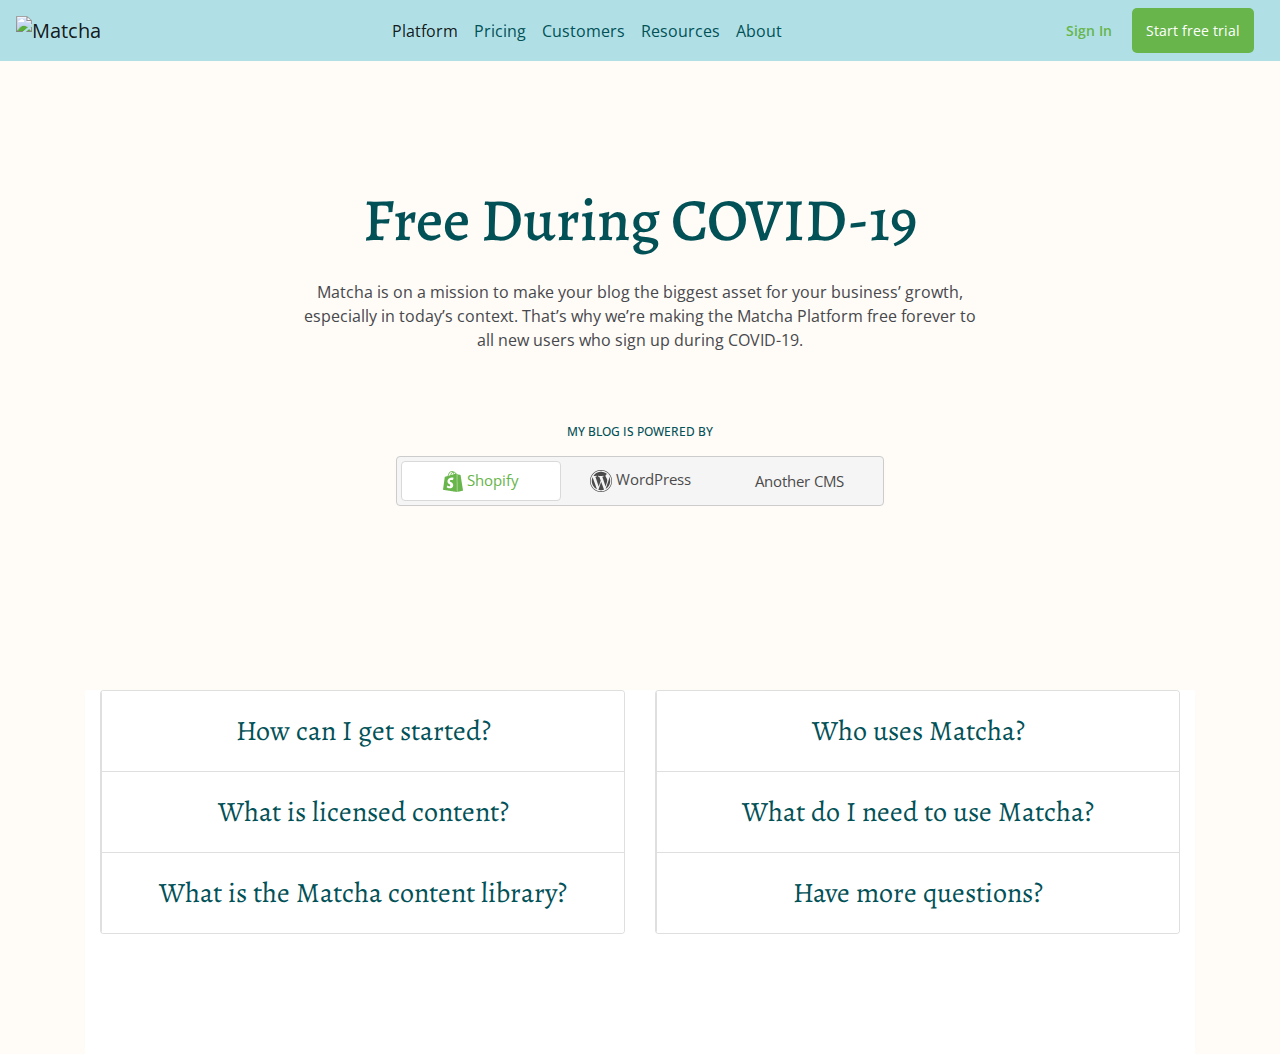
==== commit d28d23a0: "correo" ====
--- a/pricing.html
+++ b/pricing.html
@@ -2,26 +2,15 @@
 <html lang="en">
 <head>
     <meta charset="UTF-8"/>
-    <meta
-            name="viewport"
-            content="width=device-width,initial-scale=1.0,user-scalable=no"
-    />
+    <meta name="viewport" content="width=device-width,initial-scale=1.0,user-scalable=no" />
     <title>Matcha - Pricing</title>
-    <link
-            rel="stylesheet"
-            href="https://stackpath.bootstrapcdn.com/bootstrap/4.4.1/css/bootstrap.min.css"
-            integrity="sha384-Vkoo8x4CGsO3+Hhxv8T/Q5PaXtkKtu6ug5TOeNV6gBiFeWPGFN9MuhOf23Q9Ifjh"
-            crossorigin="anonymous"
-    />
+    <link rel="stylesheet" href="https://stackpath.bootstrapcdn.com/bootstrap/4.4.1/css/bootstrap.min.css" integrity="sha384-Vkoo8x4CGsO3+Hhxv8T/Q5PaXtkKtu6ug5TOeNV6gBiFeWPGFN9MuhOf23Q9Ifjh" crossorigin="anonymous"/>
     <link rel="stylesheet" type="text/css" href="./pricing.css"/>
 </head>
 <body>
 <nav class="navbar navbar-expand-lg fixed-top navbar-light">
     <a class="navbar-brand" href="#">
-        <img
-                src="https://getmatcha.com/wp-content/themes/getmatcha/img/footer_logo.svg"
-                alt="Matcha"
-        />
+        <img src="https://getmatcha.com/wp-content/themes/getmatcha/img/footer_logo.svg" alt="Matcha" />
     </a>
     <button
             class="navbar-toggler"
@@ -30,8 +19,7 @@
             data-target="#navbarSupportedContent"
             aria-controls="navbarSupportedContent"
             aria-expanded="false"
-            aria-label="Toggle navigation"
-    >
+            aria-label="Toggle navigation" >
         <span class="navbar-toggler-icon"></span>
     </button>
 
@@ -100,7 +88,7 @@
         </div>
 
     </header>
-
+<!--______________________acordeones__________________________________________________--->
     <section class="faq">
         <div class="container">
             <div class="row">
@@ -115,8 +103,7 @@
                                             data-toggle="collapse"
                                             data-target="#get-started-collapse"
                                             aria-expanded="false"
-                                            aria-controls="get-started-collapse"
-                                    >
+                                            aria-controls="get-started-collapse">
                                         How can I get started?
                                     </button>
                                 </h2>
@@ -126,8 +113,7 @@
                                     id="get-started-collapse"
                                     class="collapse"
                                     aria-labelledby="get-started-heading"
-                                    data-parent="#first-column-accordion"
-                            >
+                                    data-parent="#first-column-accordion">
                                 <div class="card-body">
                                     Getting started is easy! Simply
                                     <a href="#">create a free account</a> to start using the Platform and
--- a/pricing.css
+++ b/pricing.css
@@ -12,7 +12,7 @@
 }
 
 .navbar {
-    background-color: #fffbf7;
+    background-color: powderblue;
 }
 
 .navbar-light .nav-item .nav-link {
